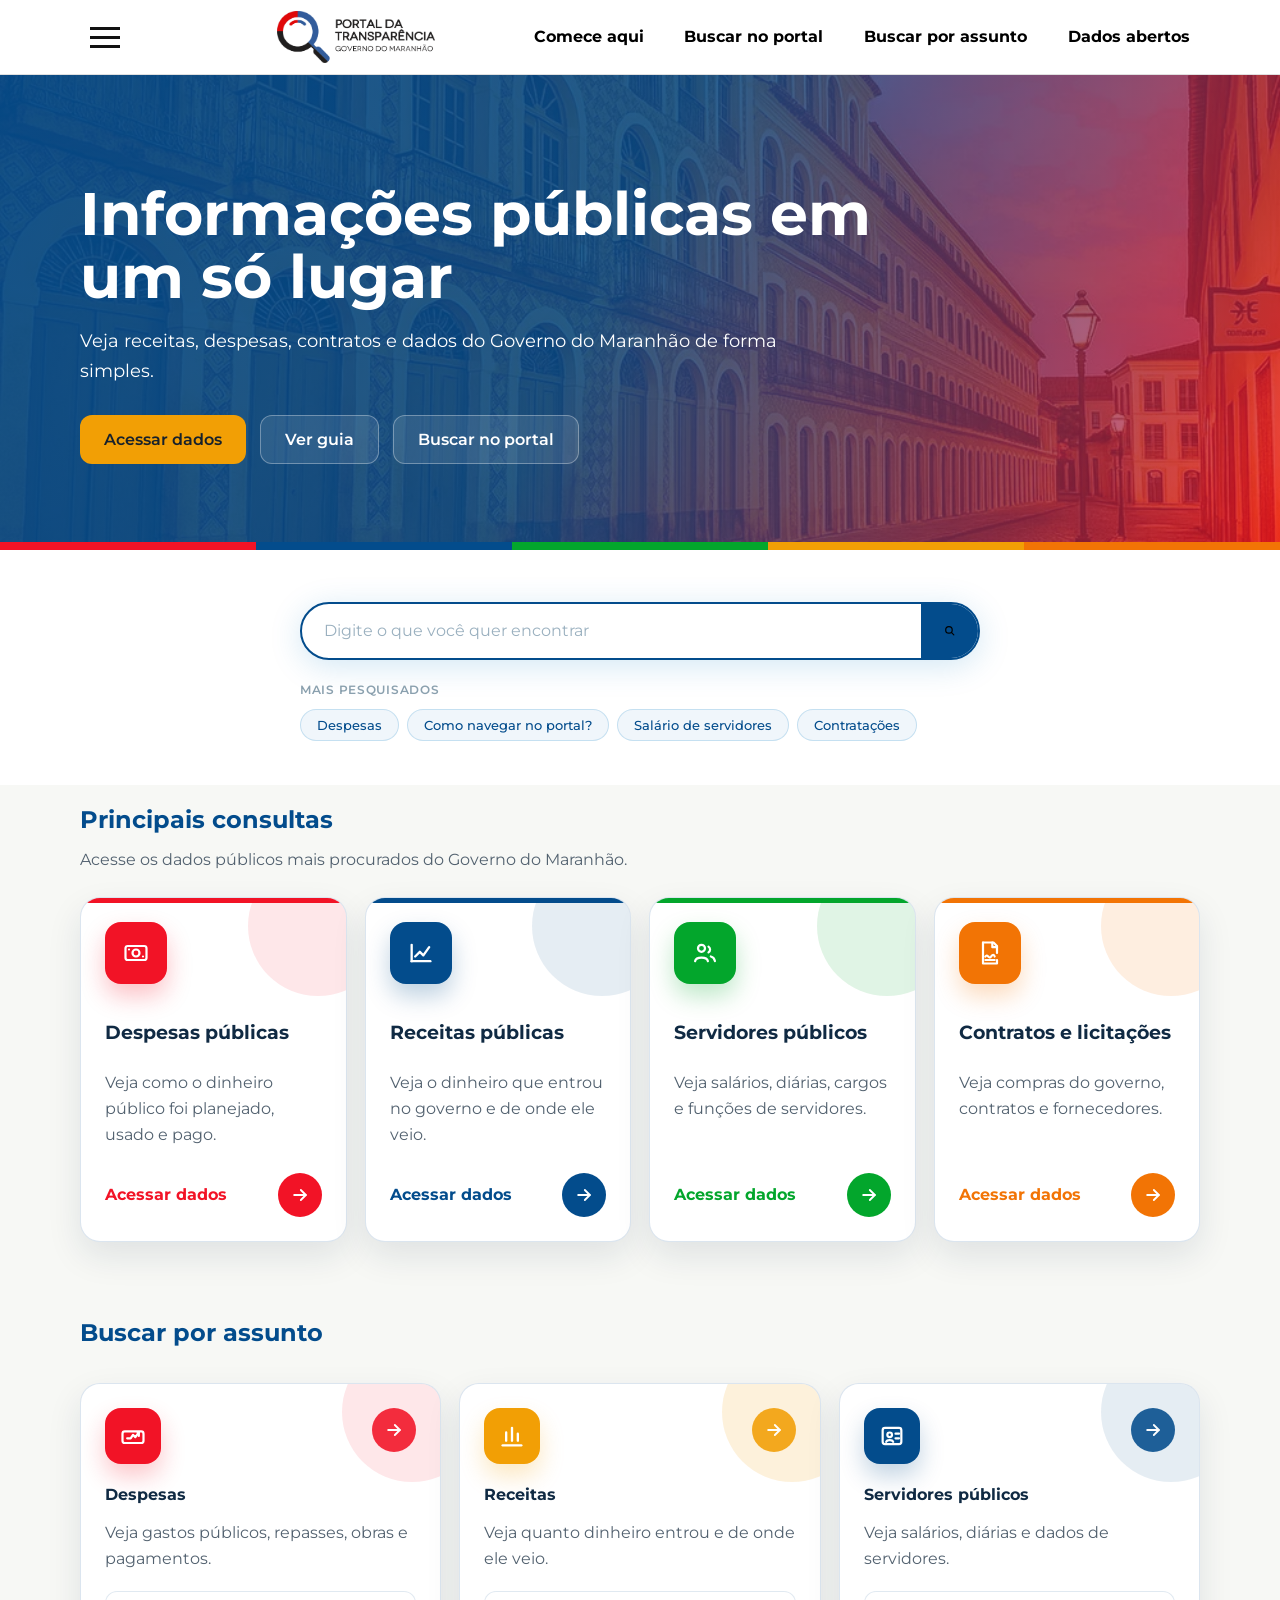
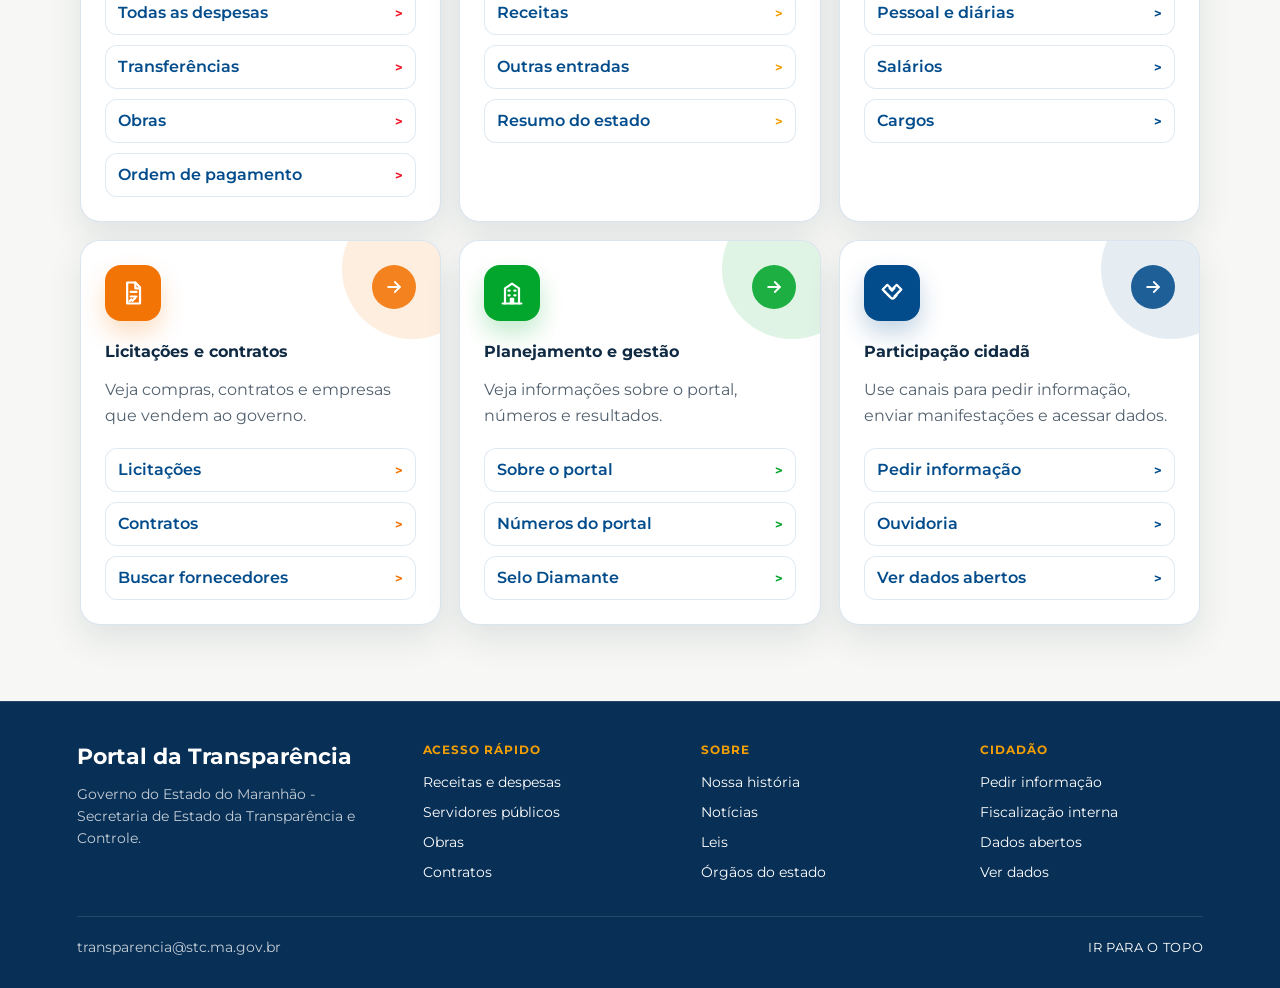
==== index.html @ b83e880c "home pronta" ====
<!DOCTYPE html>
<html lang="pt-BR">

<head>
    <link rel="shortcut icon" href="images/favicon.png">
    <meta charset="UTF-8">
    <meta http-equiv="X-UA-Compatible" content="IE=edge">
    <meta name="viewport" content="width=device-width, initial-scale=1.0">
    <meta name="theme-color" content="#6777ef" />
    <link rel="preconnect" href="https://fonts.googleapis.com">
    <link rel="preconnect" href="https://fonts.gstatic.com" crossorigin>
    <link href="https://fonts.googleapis.com/css2?family=Montserrat:wght@400;500;600;700;800&display=swap" rel="stylesheet">




    <title>Portal da Transparência - Início</title>
</head>
<style>
    :root {
        --ma-vermelho: #F21326;
        --ma-azul: #034C8C;
        --ma-verde: #03A62C;
        --ma-amarelo: #F29F05;
        --ma-laranja: #F27405;
        --ma-texto: #102a43;
        --ma-texto-suave: #52616f;
        --ma-fundo: #f7f8f5;
        --ma-borda: rgba(3, 76, 140, 0.14);
        --ma-sombra: 0 14px 34px rgba(16, 42, 67, 0.1);
        --ma-sombra-forte: 0 24px 54px rgba(16, 42, 67, 0.18);
    }

    * {
        box-sizing: border-box;
    }

    body {
        margin: 0;
        font-family: 'Montserrat', Arial, Helvetica, sans-serif;
        color: var(--ma-texto);
        background: var(--ma-fundo);
    }

    .cabecalhoPortalNovo {
        position: fixed;
        top: 0;
        left: 0;
        z-index: 1000;
        width: 100%;
        height: 75px;
        background: #fff;
        border-bottom: 1px solid rgba(0, 0, 0, 0.12);
    }

    .cabecalhoPortalNovoConteudo {
        width: min(1630px, 86%);
        height: 100%;
        margin: 0 auto;
        display: flex;
        align-items: center;
    }

    .cabecalhoMenuBotao {
        width: 34px;
        height: 34px;
        padding: 0;
        border: 0;
        background: transparent;
        display: inline-flex;
        flex-direction: column;
        justify-content: center;
        gap: 6px;
        cursor: pointer;
        flex: 0 0 auto;
    }

    .cabecalhoMenuBotao span {
        display: block;
        width: 30px;
        height: 3px;
        background: #111;
    }

    .cabecalhoLogo {
        margin-left: clamp(80px, 12vw, 218px);
        display: inline-flex;
        align-items: center;
        flex: 0 0 auto;
    }

    .cabecalhoLogo img {
        display: block;
        width: 158px;
        height: auto;
    }

    .cabecalhoNavegacao {
        margin-left: auto;
        display: flex;
        align-items: center;
        gap: clamp(28px, 3.2vw, 58px);
        white-space: nowrap;
    }

    .cabecalhoNavegacao a {
        color: #000;
        text-decoration: none;
        font-size: 16px;
        line-height: 1;
        font-weight: 700;
        transition: color 0.18s ease;
    }

    .cabecalhoNavegacao a:hover {
        color: var(--ma-azul);
    }

    .rodapeCompacto {
        background: #082f55;
        color: #ffffff;
        padding: 42px 0 30px;
        border-top: 1px solid rgba(255, 255, 255, 0.12);
    }

    .rodapeCompacto a {
        color: inherit;
        text-decoration: none;
    }

    .rodapeCompacto a:hover {
        color: var(--ma-amarelo);
    }

    .rodapeCompactoConteudo {
        width: min(1220px, 88%);
        margin: 0 auto;
        display: grid;
        grid-template-columns: 1.3fr repeat(3, 1fr);
        gap: 56px;
        align-items: start;
    }

    .rodapeCompactoMarca h2 {
        font-family: 'Montserrat', Arial, Helvetica, sans-serif;
        font-size: 22px;
        line-height: 1.2;
        margin: 0 0 14px;
        color: #fff;
    }

    .rodapeCompactoMarca p,
    .rodapeCompactoLegal {
        color: rgba(255, 255, 255, 0.76);
        font-size: 14px;
        line-height: 1.55;
        margin: 0;
    }

    .rodapeCompactoGrupo h3 {
        color: var(--ma-amarelo);
        font-size: 12px;
        line-height: 1;
        letter-spacing: 0.08em;
        text-transform: uppercase;
        margin: 0 0 16px;
    }

    .rodapeCompactoGrupo ul {
        list-style: none;
        padding: 0;
        margin: 0;
        display: grid;
        gap: 11px;
    }

    .rodapeCompactoGrupo a {
        display: inline-block;
        font-size: 14px;
        line-height: 1.3;
        transition: color 0.18s ease, transform 0.18s ease;
    }

    .rodapeCompactoGrupo a:hover {
        transform: translateX(3px);
    }

    .rodapeCompactoBase {
        width: min(1220px, 88%);
        margin: 34px auto 0;
        padding-top: 20px;
        border-top: 1px solid rgba(255, 255, 255, 0.12);
        display: flex;
        justify-content: space-between;
        gap: 20px;
        align-items: center;
        flex-wrap: wrap;
    }

    .rodapeTopo {
        color: rgba(255, 255, 255, 0.82);
        font-size: 13px;
        text-transform: uppercase;
        letter-spacing: 0.05em;
    }

    .iconeLocal {
        width: 1em;
        height: 1em;
        display: inline-block;
        background: currentColor;
        -webkit-mask: var(--icon) center / contain no-repeat;
        mask: var(--icon) center / contain no-repeat;
        flex: 0 0 auto;
    }

    .secaoPortalEstrutura,
    .secaoConsultasTematicas {
        width: min(1120px, 90%);
        margin: 0 auto 76px;
    }

    .heroPortal {
        position: relative;
        min-height: 500px;
        display: flex;
        align-items: center;
        overflow: hidden;
        background: var(--ma-azul);
    }

    .heroPortal::before {
        content: "";
        position: absolute;
        inset: 0;
        background:
            linear-gradient(115deg, rgba(3, 76, 140, 0.94) 0%, rgba(3, 76, 140, 0.86) 48%, rgba(242, 19, 38, 0.7) 100%),
            url("images/fotocentrohistorico.jpg") center/cover no-repeat;
    }

    .heroPortal::after {
        content: "";
        position: absolute;
        left: 0;
        right: 0;
        bottom: 0;
        height: 8px;
        background: linear-gradient(90deg, var(--ma-vermelho) 0 20%, var(--ma-azul) 20% 40%, var(--ma-verde) 40% 60%, var(--ma-amarelo) 60% 80%, var(--ma-laranja) 80% 100%);
    }

    .heroPortalConteudo {
        position: relative;
        z-index: 1;
        width: min(1120px, 90%);
        margin: 0 auto;
        padding: 132px 0 86px;
        color: #fff;
    }

    .heroPortalTexto {
        max-width: 860px;
    }

    .heroPortalTexto h1 {
        font-size: clamp(34px, 5vw, 60px);
        line-height: 1.05;
        margin-bottom: 18px;
        color: #fff;
    }

    .heroPortalTexto p {
        font-size: 18px;
        line-height: 1.7;
        max-width: 700px;
        margin-bottom: 28px;
    }

    .heroPortalAcoes {
        display: flex;
        flex-wrap: wrap;
        gap: 14px;
    }

    .heroPortalAcoes a {
        text-decoration: none;
        padding: 14px 24px;
        border-radius: 12px;
        font-weight: 600;
        min-height: 48px;
        display: inline-flex;
        align-items: center;
        justify-content: center;
        transition: transform 0.2s ease, box-shadow 0.2s ease, background 0.2s ease, border-color 0.2s ease;
    }

    .heroPortalAcoes a:hover,
    .heroPortalAcoes a:focus-visible {
        transform: translateY(-2px);
        box-shadow: 0 14px 28px rgba(0, 0, 0, 0.16);
    }

    .botaoPrimarioPortal {
        background: var(--ma-amarelo);
        color: #17212b;
    }

    .botaoSecundarioPortal {
        color: #fff;
        border: 1px solid rgba(255, 255, 255, 0.32);
        background: rgba(255, 255, 255, 0.1);
    }

    .secaoPortalEstrutura h2,
    .secaoConsultasTematicas h2 {
        color: var(--ma-azul);
        margin-bottom: 10px;
    }

    .secaoPortalEstruturaCabecalho {
        display: flex;
        justify-content: space-between;
        gap: 24px;
        align-items: end;
        margin-bottom: 28px;
    }

    .secaoPortalEstruturaCabecalho p,
    .secaoConsultasTematicas > p {
        max-width: 860px;
        margin-bottom: 0;
        color: var(--ma-texto-suave);
    }

    .gridDestaquesPortal {
        display: grid;
        grid-template-columns: 1fr;
        gap: 18px;
    }

    .cardDestaquePortal,
    .cardConsultaTematica {
        background: #ffffff;
        border-radius: 20px;
        border: 1px solid var(--ma-borda);
        box-shadow: var(--ma-sombra);
    }

    .cardDestaquePortal {
        --card-color: var(--ma-azul);
        --card-soft: rgba(3, 76, 140, 0.1);
        position: relative;
        overflow: hidden;
        padding: 24px;
        min-height: 260px;
        text-decoration: none;
        color: inherit;
        display: flex;
        flex-direction: column;
        transition: transform 0.22s ease, box-shadow 0.22s ease, border-color 0.22s ease, background 0.22s ease;
    }

    .cardDestaquePortal:nth-child(1) {
        --card-color: var(--ma-vermelho);
        --card-soft: rgba(242, 19, 38, 0.1);
    }

    .cardDestaquePortal:nth-child(2) {
        --card-color: var(--ma-azul);
        --card-soft: rgba(3, 76, 140, 0.1);
    }

    .cardDestaquePortal:nth-child(3) {
        --card-color: var(--ma-verde);
        --card-soft: rgba(3, 166, 44, 0.12);
    }

    .cardDestaquePortal:nth-child(4) {
        --card-color: var(--ma-laranja);
        --card-soft: rgba(242, 116, 5, 0.12);
    }

    .cardDestaquePortal::before {
        content: "";
        position: absolute;
        inset: 0 0 auto;
        height: 5px;
        background: var(--card-color);
    }

    .cardDestaquePortal::after,
    .cardConsultaTematica::after {
        content: "";
        position: absolute;
        width: 140px;
        height: 140px;
        top: -42px;
        right: -42px;
        border-radius: 50%;
        background: var(--card-soft);
        transition: transform 0.22s ease, opacity 0.22s ease;
    }

    .cardDestaquePortal:focus-visible,
    .cardConsultaTematica:focus-within {
        outline: 3px solid rgba(242, 159, 5, 0.72);
        outline-offset: 4px;
    }

    .cardDestaquePortal:hover,
    .cardDestaquePortal:focus-visible,
    .cardDestaquePortal:active,
    .cardConsultaTematica:hover,
    .cardConsultaTematica:focus-within,
    .cardConsultaTematica:active {
        transform: translateY(-4px) scale(1.015);
        box-shadow: var(--ma-sombra-forte);
        border-color: color-mix(in srgb, var(--card-color) 42%, white);
    }

    .cardDestaquePortal:hover::after,
    .cardDestaquePortal:focus-visible::after,
    .cardConsultaTematica:hover::after,
    .cardConsultaTematica:focus-within::after {
        transform: scale(1.2);
    }

    .iconeDestaquePortal {
        width: 62px;
        height: 62px;
        border-radius: 16px;
        background: var(--card-color);
        display: inline-flex;
        align-items: center;
        justify-content: center;
        margin-bottom: 18px;
        color: #fff;
        font-size: 24px;
        box-shadow: 0 12px 24px color-mix(in srgb, var(--card-color) 26%, transparent);
        position: relative;
        z-index: 1;
    }

    .iconeDestaquePortal .iconeLocal,
    .iconeTemaPortal .iconeLocal {
        font-size: 28px;
    }

    .cardDestaquePortal h3,
    .cardConsultaTematica h4 {
        color: var(--ma-texto);
        margin-bottom: 10px;
        position: relative;
        z-index: 1;
    }

    .cardDestaquePortal p,
    .cardConsultaTematica p {
        color: var(--ma-texto-suave);
        margin-bottom: 0;
        line-height: 1.65;
        position: relative;
        z-index: 1;
    }

    .acaoCardPortal {
        margin-top: auto;
        padding-top: 24px;
        display: flex;
        align-items: center;
        justify-content: space-between;
        gap: 14px;
        color: var(--card-color);
        font-weight: 700;
        position: relative;
        z-index: 1;
    }

    .setaCardPortal,
    .setaTemaPortal {
        width: 44px;
        height: 44px;
        border-radius: 50%;
        display: inline-flex;
        align-items: center;
        justify-content: center;
        background: var(--card-color);
        color: #fff;
        flex: 0 0 auto;
        transition: transform 0.22s ease, background 0.22s ease, box-shadow 0.22s ease;
    }

    .cardDestaquePortal:hover .setaCardPortal,
    .cardDestaquePortal:focus-visible .setaCardPortal,
    .cardConsultaTematica:hover .setaTemaPortal,
    .cardConsultaTematica:focus-within .setaTemaPortal {
        transform: translateX(4px);
        box-shadow: 0 12px 24px color-mix(in srgb, var(--card-color) 28%, transparent);
    }

    .gridConsultasTematicas {
        display: grid;
        grid-template-columns: 1fr;
        gap: 18px;
        margin-top: 36px;
    }

    .cardConsultaTematica {
        --card-color: var(--ma-azul);
        --card-soft: rgba(3, 76, 140, 0.1);
        position: relative;
        overflow: hidden;
        padding: 24px;
        transition: transform 0.22s ease, box-shadow 0.22s ease, border-color 0.22s ease, background 0.22s ease;
    }

    .cardConsultaTematica:nth-child(1) {
        --card-color: var(--ma-vermelho);
        --card-soft: rgba(242, 19, 38, 0.1);
    }

    .cardConsultaTematica:nth-child(2) {
        --card-color: var(--ma-amarelo);
        --card-soft: rgba(242, 159, 5, 0.14);
    }

    .cardConsultaTematica:nth-child(3) {
        --card-color: var(--ma-azul);
        --card-soft: rgba(3, 76, 140, 0.1);
    }

    .cardConsultaTematica:nth-child(4) {
        --card-color: var(--ma-laranja);
        --card-soft: rgba(242, 116, 5, 0.12);
    }

    .cardConsultaTematica:nth-child(5) {
        --card-color: var(--ma-verde);
        --card-soft: rgba(3, 166, 44, 0.12);
    }

    .cardConsultaTematica:nth-child(6) {
        --card-color: var(--ma-azul);
        --card-soft: rgba(3, 76, 140, 0.1);
    }

    .cardConsultaTematica:hover,
    .cardConsultaTematica:focus-within,
    .cardConsultaTematica:active {
        background: linear-gradient(145deg, #fff 0%, #fff 46%, var(--card-soft) 100%);
    }

    .temaCardCabecalho {
        display: flex;
        justify-content: space-between;
        gap: 18px;
        align-items: flex-start;
        margin-bottom: 18px;
        position: relative;
        z-index: 1;
    }

    .iconeTemaPortal {
        width: 56px;
        height: 56px;
        border-radius: 16px;
        background: var(--card-color);
        color: #fff;
        display: inline-flex;
        align-items: center;
        justify-content: center;
        font-size: 22px;
        box-shadow: 0 12px 24px color-mix(in srgb, var(--card-color) 24%, transparent);
    }

    .setaTemaPortal {
        text-decoration: none;
        opacity: 0.88;
    }

    .setaCardPortal .iconeLocal,
    .setaTemaPortal .iconeLocal {
        font-size: 20px;
    }

    .setaTemaPortal:focus-visible,
    .cardConsultaTematicaLinks a:focus-visible {
        outline: 3px solid rgba(242, 159, 5, 0.72);
        outline-offset: 3px;
    }

    .cardConsultaTematicaLinks {
        display: grid;
        gap: 10px;
        margin-top: 18px;
    }

    .cardConsultaTematicaLinks a {
        color: var(--ma-azul);
        text-decoration: none;
        font-weight: 600;
    }

    .cardConsultaTematicaLinks a {
        min-height: 44px;
        border-radius: 12px;
        border: 1px solid rgba(3, 76, 140, 0.12);
        background: rgba(255, 255, 255, 0.72);
        display: flex;
        align-items: center;
        justify-content: space-between;
        gap: 12px;
        padding: 10px 12px;
        transition: color 0.18s ease, border-color 0.18s ease, background 0.18s ease, transform 0.18s ease;
    }

    .cardConsultaTematicaLinks a::after {
        content: ">";
        font-family: 'Montserrat', Arial, Helvetica, sans-serif;
        font-weight: 700;
        color: var(--card-color);
        font-size: 13px;
    }

    .cardConsultaTematicaLinks a:hover,
    .cardConsultaTematicaLinks a:focus-visible {
        background: #fff;
        border-color: color-mix(in srgb, var(--card-color) 38%, white);
        color: var(--card-color);
        transform: translateX(2px);
        text-decoration: none;
    }

    @media (max-width: 1024px) {
        .heroPortalConteudo,
        .secaoPortalEstrutura,
        .secaoConsultasTematicas {
            width: 90%;
        }

        .rodapeCompactoConteudo {
            grid-template-columns: repeat(2, minmax(0, 1fr));
            gap: 34px;
        }

        .rodapeCompactoMarca {
            grid-column: 1 / -1;
        }

        .cabecalhoPortalNovoConteudo {
            width: 90%;
        }

        .cabecalhoLogo {
            margin-left: clamp(32px, 8vw, 86px);
        }

        .cabecalhoNavegacao {
            gap: 24px;
        }

        .cabecalhoNavegacao a {
            font-size: 14px;
        }
    }

    @media (min-width: 640px) {
        .gridDestaquesPortal,
        .gridConsultasTematicas {
            grid-template-columns: repeat(2, minmax(0, 1fr));
        }
    }

    @media (min-width: 1080px) {
        .gridDestaquesPortal {
            grid-template-columns: repeat(4, minmax(0, 1fr));
        }

        .gridConsultasTematicas {
            grid-template-columns: repeat(3, minmax(0, 1fr));
        }
    }

    @media (max-width: 768px) {
        .heroPortal {
            min-height: auto;
        }

        .heroPortalConteudo {
            padding: 118px 0 66px;
        }

        .secaoPortalEstruturaCabecalho {
            display: block;
        }

        .secaoPortalEstrutura,
        .secaoConsultasTematicas {
            width: 90%;
            margin-bottom: 64px;
        }

        .heroPortalAcoes {
            flex-direction: column;
        }

        .heroPortalAcoes a {
            width: 100%;
            min-height: 52px;
        }

        .cardDestaquePortal,
        .cardConsultaTematica {
            border-radius: 18px;
            padding: 22px;
        }

        .rodapeCompacto {
            padding: 34px 0 24px;
        }

        .rodapeCompactoConteudo {
            grid-template-columns: 1fr;
            gap: 28px;
        }

        .rodapeCompactoBase {
            align-items: flex-start;
            flex-direction: column;
        }

        .cabecalhoPortalNovo {
            height: 72px;
        }

        .cabecalhoLogo {
            margin-left: auto;
            margin-right: auto;
        }

        .cabecalhoLogo img {
            width: 146px;
        }

        .cabecalhoNavegacao {
            display: none;
        }
    }

    @media (min-width: 360px) and (max-width: 639px) {
        .gridDestaquesPortal,
        .gridConsultasTematicas {
            grid-template-columns: repeat(2, minmax(0, 1fr));
            gap: 12px;
        }

        .cardDestaquePortal,
        .cardConsultaTematica {
            min-width: 0;
            padding: 16px;
            border-radius: 16px;
        }

        .cardDestaquePortal {
            min-height: 238px;
        }

        .cardDestaquePortal::after,
        .cardConsultaTematica::after {
            width: 96px;
            height: 96px;
            top: -34px;
            right: -34px;
        }

        .iconeDestaquePortal,
        .iconeTemaPortal {
            width: 46px;
            height: 46px;
            border-radius: 13px;
            margin-bottom: 14px;
        }

        .iconeDestaquePortal .iconeLocal,
        .iconeTemaPortal .iconeLocal {
            font-size: 22px;
        }

        .cardDestaquePortal h3,
        .cardConsultaTematica h4 {
            font-size: 15px;
            line-height: 1.25;
            margin-bottom: 8px;
        }

        .cardDestaquePortal p,
        .cardConsultaTematica p {
            font-size: 13px;
            line-height: 1.45;
        }

        .acaoCardPortal {
            gap: 8px;
            padding-top: 16px;
            font-size: 13px;
        }

        .setaCardPortal,
        .setaTemaPortal {
            width: 36px;
            height: 36px;
        }

        .setaCardPortal .iconeLocal,
        .setaTemaPortal .iconeLocal {
            font-size: 17px;
        }

        .temaCardCabecalho {
            gap: 10px;
            margin-bottom: 14px;
        }

        .cardConsultaTematicaLinks {
            gap: 8px;
            margin-top: 14px;
        }

        .cardConsultaTematicaLinks a {
            min-height: 38px;
            padding: 8px 10px;
            font-size: 12px;
            line-height: 1.2;
        }
    }
</style>


<body>




    <div class='pagina'>
        <header class="cabecalhoPortalNovo">
            <div class="cabecalhoPortalNovoConteudo">
                <button class="cabecalhoMenuBotao" type="button">
                    <span></span>
                    <span></span>
                    <span></span>
                </button>
                <a class="cabecalhoLogo" href="index.html">
                    <img src="images/logoportal.png" alt="Portal da Transparência do Governo do Maranhão">
                </a>
                <nav class="cabecalhoNavegacao">
                    <a href="#jornadas">Comece aqui</a>
                    <a href="#pesquisar" onclick="to_position('.secaoBuscaNova')">Buscar no portal</a>
                    <a href="#consultas-tematicas">Buscar por assunto</a>
                    <a href="404.html">Dados abertos</a>
                </nav>
            </div>
        </header>

<main style="overflow: hidden;">
    <section class="heroPortal" id="jornadas">
        <div class="heroPortalConteudo">
            <div class="heroPortalTexto">
                <h1>Informações públicas em um só lugar</h1>
                <p>Veja receitas, despesas, contratos e dados do Governo do Maranhão de forma simples.</p>
                <div class="heroPortalAcoes">
                    <a class="botaoPrimarioPortal" href="despesas.html">Acessar dados</a>
                    <a class="botaoSecundarioPortal" href="404.html">Ver guia</a>
                    <a class="botaoSecundarioPortal" href="#pesquisar" onclick="to_position('.secaoBuscaNova')" style="cursor:pointer;">Buscar no portal</a>
                </div>
            </div>
        </div>
    </section>
    <style>
        .secaoBuscaNova {
            padding: 52px 0 44px;
            display: flex;
            flex-direction: column;
            align-items: center;
            background: #fff;
        }

        .buscaWrap {
            width: min(680px, 90%);
            display: flex;
            align-items: center;
            gap: 0;
            background: #fff;
            border: 2px solid var(--ma-azul);
            border-radius: 50px;
            box-shadow: 0 6px 32px rgba(0, 122, 194, 0.18);
            overflow: hidden;
            transition: box-shadow 0.2s ease, border-color 0.2s ease;
        }

        .buscaWrap:focus-within {
            border-color: var(--ma-verde);
            box-shadow: 0 8px 40px rgba(3, 76, 140, 0.22);
        }

        .buscaWrap input[type="text"] {
            flex: 1;
            border: none;
            outline: none;
            padding: 16px 22px;
            font-size: 16px;
            background: transparent;
            color: #1a2e3b;
            font-family: inherit;
        }

        .buscaWrap input[type="text"]::placeholder {
            color: #9ab0bf;
        }

        .buscaWrap button {
            border: none;
            background: var(--ma-azul);
            cursor: pointer;
            padding: 0 22px;
            height: 54px;
            display: flex;
            align-items: center;
            justify-content: center;
            transition: background 0.2s ease;
            flex-shrink: 0;
        }

        .buscaWrap button:hover {
            background: var(--ma-vermelho);
        }

        .buscaWrap button img {
            width: 22px;
            height: 22px;
            filter: brightness(0) invert(1);
        }

        .maisPesquisadosWrap {
            margin-top: 22px;
            width: min(680px, 90%);
            display: flex;
            flex-direction: column;
            align-items: flex-start;
            gap: 12px;
        }

        .maisPesquisadosLabel {
            font-size: 12px;
            font-weight: 600;
            letter-spacing: 0.06em;
            text-transform: uppercase;
            color: #8aa0ae;
            margin: 0;
        }

        .maisPesquisadosPills {
            display: flex;
            flex-wrap: wrap;
            gap: 8px;
        }

        .maisPesquisadosPill {
            display: inline-flex;
            align-items: center;
            font-family: inherit;
            padding: 7px 16px;
            border-radius: 999px;
            background: #f0f6fb;
            border: 1px solid rgba(0, 122, 194, 0.18);
            color: var(--ma-azul);
            font-size: 13px;
            font-weight: 500;
            text-decoration: none;
            transition: background 0.18s ease, border-color 0.18s ease, color 0.18s ease, transform 0.18s ease;
            white-space: nowrap;
            cursor: pointer;
        }

        .maisPesquisadosPill:hover {
            background: var(--ma-azul);
            border-color: var(--ma-azul);
            color: #fff;
            transform: translateY(-1px);
        }
    </style>

    <div class="secaoBuscaNova" id="pesquisar">
        <div class="buscaWrap">
            <form id="buscaHomeForm" action="404.html" method="get" style="width:100%;display:flex;align-items:center;">
                <input type="text" id="query" name="query" placeholder="Digite o que você quer encontrar" required>
                <input type="hidden" name="tipo" id="tipo-selecionado">
                <input type="hidden" value="atual" name="categoria_busca" id="categoria_busca">
                <button alt="Buscar" title="Buscar" id="butaoParaBuscaHome" type="submit">
                    <span class="iconeLocal" style="--icon: url('imagens/icones/search.svg');"></span>
                </button>
            </form>
        </div>
        <div class="maisPesquisadosWrap" aria-label="Assuntos mais buscados">
            <p class="maisPesquisadosLabel">Mais pesquisados</p>
            <div class="maisPesquisadosPills">
                <button class="maisPesquisadosPill" type="button" data-search-topic="Despesas">Despesas</button>
                <button class="maisPesquisadosPill" type="button" data-search-topic="Como navegar no portal?">Como navegar no portal?</button>
                <button class="maisPesquisadosPill" type="button" data-search-topic="Salário de servidores">Salário de servidores</button>
                <button class="maisPesquisadosPill" type="button" data-search-topic="Contratações">Contratações</button>
            </div>
        </div>
    </div>

    <script>
    (function() {
        var raw = document.getElementById('buscados');
        if (!raw) return;
        try {
            var items = JSON.parse(raw.value);
            items.sort(function(a, b) { return b.value - a.value; });
            var top = items.slice(0, 8);
            var container = document.getElementById('pillsMaisPesquisados');
            if (!container) return;
            top.forEach(function(item) {
                var a = document.createElement('a');
                var href = '404.html';
                a.href = href;
                a.className = 'maisPesquisadosPill';
                a.textContent = item.x;
                container.appendChild(a);
            });
        } catch(e) {}
    })();
    </script>

    <!-- manter div antigo oculto para não quebrar scripts que dependem dele -->
    <div style="display:none;">
        <div class="containerBusca"><div class="barraEmbaixoDaBuscaHome"></div></div>
        <div class="containerNuvemPalavras"><p class="textoTermosMaisProcurados"></p><div id="container"></div></div>
    </div>

    <section class="secaoPortalEstrutura">
        <div class="secaoPortalEstruturaCabecalho">
            <div>
                <h2>Principais consultas</h2>
                <p>Acesse os dados públicos mais procurados do Governo do Maranhão.</p>
            </div>
        </div>
        <div class="gridDestaquesPortal">
            <a class="cardDestaquePortal" href="despesas.html">
                <div class="iconeDestaquePortal"><span class="iconeLocal" style="--icon: url('imagens/icones/money.svg');"></span></div>
                <h3>Despesas públicas</h3>
                <p>Veja como o dinheiro público foi planejado, usado e pago.</p>
                <span class="acaoCardPortal">
                    <span>Acessar dados</span>
                    <span class="setaCardPortal"><span class="iconeLocal" style="--icon: url('imagens/icones/arrow-right.svg');"></span></span>
                </span>
            </a>
            <a class="cardDestaquePortal" href="receitas.html">
                <div class="iconeDestaquePortal"><span class="iconeLocal" style="--icon: url('imagens/icones/chart-line.svg');"></span></div>
                <h3>Receitas públicas</h3>
                <p>Veja o dinheiro que entrou no governo e de onde ele veio.</p>
                <span class="acaoCardPortal">
                    <span>Acessar dados</span>
                    <span class="setaCardPortal"><span class="iconeLocal" style="--icon: url('imagens/icones/arrow-right.svg');"></span></span>
                </span>
            </a>
            <a class="cardDestaquePortal" href="recursos-humanos.html">
                <div class="iconeDestaquePortal"><span class="iconeLocal" style="--icon: url('imagens/icones/users.svg');"></span></div>
                <h3>Servidores públicos</h3>
                <p>Veja salários, diárias, cargos e funções de servidores.</p>
                <span class="acaoCardPortal">
                    <span>Acessar dados</span>
                    <span class="setaCardPortal"><span class="iconeLocal" style="--icon: url('imagens/icones/arrow-right.svg');"></span></span>
                </span>
            </a>
            <a class="cardDestaquePortal" href="contratos-licitacoes.html">
                <div class="iconeDestaquePortal"><span class="iconeLocal" style="--icon: url('imagens/icones/signature.svg');"></span></div>
                <h3>Contratos e licitações</h3>
                <p>Veja compras do governo, contratos e fornecedores.</p>
                <span class="acaoCardPortal">
                    <span>Acessar dados</span>
                    <span class="setaCardPortal"><span class="iconeLocal" style="--icon: url('imagens/icones/arrow-right.svg');"></span></span>
                </span>
            </a>
        </div>
    </section>

    <div class="secaoConsultasTematicas" id="consultas-tematicas">
        <h2>Buscar por assunto</h2>
        <div class="gridConsultasTematicas">
            <div class="cardConsultaTematica">
                <div class="temaCardCabecalho">
                    <div class="iconeTemaPortal"><span class="iconeLocal" style="--icon: url('imagens/icones/money-trend.svg');"></span></div>
                    <a class="setaTemaPortal" href="despesas.html"><span class="iconeLocal" style="--icon: url('imagens/icones/arrow-right.svg');"></span></a>
                </div>
                <h4>Despesas</h4>
                <p>Veja gastos públicos, repasses, obras e pagamentos.</p>
                <div class="cardConsultaTematicaLinks">
                    <a href="despesas.html">Todas as despesas</a>
                    <a href="404.html">Transferências</a>
                    <a href="404.html">Obras</a>
                    <a href="404.html">Ordem de pagamento</a>
                </div>
            </div>
            <div class="cardConsultaTematica">
                <div class="temaCardCabecalho">
                    <div class="iconeTemaPortal"><span class="iconeLocal" style="--icon: url('imagens/icones/chart-column.svg');"></span></div>
                    <a class="setaTemaPortal" href="receitas.html"><span class="iconeLocal" style="--icon: url('imagens/icones/arrow-right.svg');"></span></a>
                </div>
                <h4>Receitas</h4>
                <p>Veja quanto dinheiro entrou e de onde ele veio.</p>
                <div class="cardConsultaTematicaLinks">
                    <a href="receitas.html">Receitas</a>
                    <a href="404.html">Outras entradas</a>
                    <a href="404.html">Resumo do estado</a>
                </div>
            </div>
            <div class="cardConsultaTematica">
                <div class="temaCardCabecalho">
                    <div class="iconeTemaPortal"><span class="iconeLocal" style="--icon: url('imagens/icones/id-card.svg');"></span></div>
                    <a class="setaTemaPortal" href="recursos-humanos.html"><span class="iconeLocal" style="--icon: url('imagens/icones/arrow-right.svg');"></span></a>
                </div>
                <h4>Servidores públicos</h4>
                <p>Veja salários, diárias e dados de servidores.</p>
                <div class="cardConsultaTematicaLinks">
                    <a href="recursos-humanos.html">Pessoal e diárias</a>
                    <a href="recursos-humanos.html">Salários</a>
                    <a href="404.html">Cargos</a>
                </div>
            </div>
            <div class="cardConsultaTematica">
                <div class="temaCardCabecalho">
                    <div class="iconeTemaPortal"><span class="iconeLocal" style="--icon: url('imagens/icones/contract.svg');"></span></div>
                    <a class="setaTemaPortal" href="contratos-licitacoes.html"><span class="iconeLocal" style="--icon: url('imagens/icones/arrow-right.svg');"></span></a>
                </div>
                <h4>Licitações e contratos</h4>
                <p>Veja compras, contratos e empresas que vendem ao governo.</p>
                <div class="cardConsultaTematicaLinks">
                    <a href="contratos-licitacoes.html">Licitações</a>
                    <a href="contratos-licitacoes.html">Contratos</a>
                    <a href="404.html">Buscar fornecedores</a>
                </div>
            </div>
            <div class="cardConsultaTematica">
                <div class="temaCardCabecalho">
                    <div class="iconeTemaPortal"><span class="iconeLocal" style="--icon: url('imagens/icones/building.svg');"></span></div>
                    <a class="setaTemaPortal" href="404.html"><span class="iconeLocal" style="--icon: url('imagens/icones/arrow-right.svg');"></span></a>
                </div>
                <h4>Planejamento e gestão</h4>
                <p>Veja informações sobre o portal, números e resultados.</p>
                <div class="cardConsultaTematicaLinks">
                    <a href="404.html">Sobre o portal</a>
                    <a href="404.html">Números do portal</a>
                    <a href="404.html">Selo Diamante</a>
                </div>
            </div>
            <div class="cardConsultaTematica">
                <div class="temaCardCabecalho">
                    <div class="iconeTemaPortal"><span class="iconeLocal" style="--icon: url('imagens/icones/handshake.svg');"></span></div>
                    <a class="setaTemaPortal" href="404.html" target="_blank"><span class="iconeLocal" style="--icon: url('imagens/icones/arrow-right.svg');"></span></a>
                </div>
                <h4>Participação cidadã</h4>
                <p>Use canais para pedir informação, enviar manifestações e acessar dados.</p>
                <div class="cardConsultaTematicaLinks">
                    <a href="404.html" target="_blank">Pedir informação</a>
                    <a href="404.html" target="_blank">Ouvidoria</a>
                    <a href="404.html" target="_blank">Ver dados abertos</a>
                </div>
            </div>
        </div>
    </div>

    <input id="buscados" type="hidden" value="[{&quot;x&quot;:&quot;Tabelas de cargos e fun\u00e7\u00f5es&quot;,&quot;link&quot;:&quot;wp\/tabeladecargosefuncoes&quot;,&quot;value&quot;:615,&quot;category&quot;:&quot;Embarque&quot;},{&quot;x&quot;:&quot;O que mudou?&quot;,&quot;link&quot;:&quot;app\/v2\/nossa_historia#dePara&quot;,&quot;value&quot;:1090,&quot;category&quot;:&quot;Nossa hist\u00f3ria&quot;},{&quot;x&quot;:&quot;Fique por Dentro&quot;,&quot;link&quot;:&quot;app\/v2\/fique_por_dentro&quot;,&quot;value&quot;:1378,&quot;category&quot;:&quot;Fique por dentro&quot;},{&quot;x&quot;:&quot;Remunera\u00e7\u00e3o&quot;,&quot;link&quot;:&quot;app\/v2\/pessoal\/remuneracao&quot;,&quot;value&quot;:1500,&quot;category&quot;:&quot;Explore&quot;},{&quot;x&quot;:&quot;Selo Diamante&quot;,&quot;link&quot;:&quot;app\/v2\/selo_diamante\/diamante&quot;,&quot;value&quot;:3000,&quot;category&quot;:&quot;Embarque&quot;},{&quot;x&quot;:&quot;Dados Abertos&quot;,&quot;link&quot;:&quot;http:\/\/dados.ma.gov.br\/&quot;,&quot;value&quot;:1253,&quot;category&quot;:&quot;JorndaCinza&quot;},{&quot;x&quot;:&quot;Despesas por credor&quot;,&quot;link&quot;:&quot;app\/v2\/despesas?ver_periodo=ano&amp;ano=2026&amp;periodo=30&amp;de=&amp;ate=&amp;vizualizacao=porFornecedorCredor&amp;filtros_pagos_n=selecao_pagos_e_naoPagos&amp;filtro_orcamentario_extra=selecao_orcamentario&amp;ug=all&amp;is_grupo_detalhe_ne=&amp;natureza_despesas=all&amp;funcao=all&amp;programa=all&amp;fornecedor_credor_auto=&amp;fornecedor_credor=&amp;subfuncao=all&amp;acao=all#result_list&quot;,&quot;value&quot;:747,&quot;category&quot;:&quot;Explore&quot;},{&quot;x&quot;:&quot;Cidad\u00e3o informado&quot;,&quot;link&quot;:&quot;app\/v2\/cidadao_informado&quot;,&quot;value&quot;:1027,&quot;category&quot;:&quot;Fique por dentro&quot;},{&quot;x&quot;:&quot;Informa\u00e7\u00f5es Institucionais&quot;,&quot;link&quot;:&quot;app\/v2\/informacoes_institucionais&quot;,&quot;value&quot;:1078,&quot;category&quot;:&quot;JorndaCinza&quot;},{&quot;x&quot;:&quot;Consulta contratos&quot;,&quot;link&quot;:&quot;app\/compras\/consulta-de-contratos\/#lista&quot;,&quot;value&quot;:1350,&quot;category&quot;:&quot;Explore&quot;},{&quot;x&quot;:&quot;Di\u00e1rias&quot;,&quot;link&quot;:&quot;app\/v2\/pessoal&quot;,&quot;value&quot;:2015,&quot;category&quot;:&quot;Explore&quot;},{&quot;x&quot;:&quot;Gastos p\u00fablicos&quot;,&quot;link&quot;:&quot;app\/v2\/fique_por_dentro&quot;,&quot;value&quot;:577,&quot;category&quot;:&quot;Fique por dentro&quot;},{&quot;x&quot;:&quot;Gastos com seguran\u00e7a&quot;,&quot;link&quot;:&quot;app\/v2\/fique_por_dentro_funcao?funcao=06&amp;opt_periodo=ano_mes&amp;ano=2022&quot;,&quot;value&quot;:525,&quot;category&quot;:&quot;Fique por dentro&quot;},{&quot;x&quot;:&quot;Tabelas de di\u00e1rias&quot;,&quot;link&quot;:&quot;wp\/tabeladevaloresdediarias&quot;,&quot;value&quot;:551,&quot;category&quot;:&quot;JorndaCinza&quot;},{&quot;x&quot;:&quot;Despesas por unidade gestora&quot;,&quot;link&quot;:&quot;app\/v2\/fique_por_dentro\/treeMapUG#topo&quot;,&quot;value&quot;:497,&quot;category&quot;:&quot;Fique por dentro&quot;},{&quot;x&quot;:&quot;Acesso a informa\u00e7\u00e3o&quot;,&quot;link&quot;:&quot;http:\/\/www.e-sic.ma.gov.br\/sistema\/site\/index.aspx?ReturnUrl=%2fsistema%2f&quot;,&quot;value&quot;:1083,&quot;category&quot;:&quot;JorndaCinza&quot;},{&quot;x&quot;:&quot;Gest\u00e3o Fiscal&quot;,&quot;link&quot;:&quot;app\/v2\/gestao_fiscal&quot;,&quot;value&quot;:1083,&quot;category&quot;:&quot;JorndaCinza&quot;},{&quot;x&quot;:&quot;Requisitos Legais&quot;,&quot;link&quot;:&quot;app\/v2\/nossa_historia&quot;,&quot;value&quot;:650,&quot;category&quot;:&quot;Nossa hist\u00f3ria&quot;},{&quot;x&quot;:&quot;Como navegar no Portal ?&quot;,&quot;link&quot;:&quot;app\/v2\/embarque&quot;,&quot;value&quot;:1750,&quot;category&quot;:&quot;Embarque&quot;},{&quot;x&quot;:&quot;Emendas Parlamentares&quot;,&quot;link&quot;:&quot;app\/v2\/emendas&quot;,&quot;value&quot;:2150,&quot;category&quot;:&quot;Explore&quot;},{&quot;x&quot;:&quot;Obras&quot;,&quot;link&quot;:&quot;app\/v2\/obras&quot;,&quot;value&quot;:1850,&quot;category&quot;:&quot;Explore&quot;},{&quot;x&quot;:&quot;Restaurante Popular&quot;,&quot;link&quot;:&quot;\/pesquisa-avancada?query=restaurante+popular&amp;tipo=&amp;categoria_busca=anterios&quot;,&quot;value&quot;:950,&quot;category&quot;:&quot;Explore&quot;},{&quot;x&quot;:&quot;EMSERH&quot;,&quot;link&quot;:&quot;\/pesquisa-avancada?query=emserh&amp;tipo=&amp;categoria_busca=atual&quot;,&quot;value&quot;:900,&quot;category&quot;:&quot;Explore&quot;},{&quot;x&quot;:&quot;Licita\u00e7\u00e3o&quot;,&quot;link&quot;:&quot;app\/compras\/consulta-de-compras&quot;,&quot;value&quot;:1350,&quot;category&quot;:&quot;Explore&quot;},{&quot;x&quot;:&quot;Contrata\u00e7\u00f5es&quot;,&quot;link&quot;:&quot;app\/compras\/consulta-de-contratos&quot;,&quot;value&quot;:1350,&quot;category&quot;:&quot;Explore&quot;},{&quot;x&quot;:&quot;naiara araujo&quot;,&quot;link&quot;:&quot;pesquisa-avancada?query=naiara+araujo&amp;tipo=&amp;categoria_busca=atual&quot;,&quot;value&quot;:671,&quot;category&quot;:null}]"/>







    <footer class="rodapeCompacto">
        <div class="rodapeCompactoConteudo">
            <div class="rodapeCompactoMarca">
                <h2>Portal da Transparência</h2>
                <p>Governo do Estado do Maranhão - Secretaria de Estado da Transparência e Controle.</p>
            </div>

            <nav class="rodapeCompactoGrupo">
                <h3>Acesso rápido</h3>
                <ul>
                    <li><a href="despesas.html">Receitas e despesas</a></li>
                    <li><a href="recursos-humanos.html">Servidores públicos</a></li>
                    <li><a href="404.html">Obras</a></li>
                    <li><a href="contratos-licitacoes.html">Contratos</a></li>
                </ul>
            </nav>

            <nav class="rodapeCompactoGrupo">
                <h3>Sobre</h3>
                <ul>
                    <li><a href="404.html">Nossa história</a></li>
                    <li><a href="404.html">Notícias</a></li>
                    <li><a href="404.html">Leis</a></li>
                    <li><a href="404.html">Órgãos do estado</a></li>
                </ul>
            </nav>

            <nav class="rodapeCompactoGrupo">
                <h3>Cidadão</h3>
                <ul>
                    <li><a href="404.html">Pedir informação</a></li>
                    <li><a href="404.html">Fiscalização interna</a></li>
                    <li><a href="404.html">Dados abertos</a></li>
                    <li><a href="despesas.html">Ver dados</a></li>
                </ul>
            </nav>
        </div>
        <div class="rodapeCompactoBase">
            <p class="rodapeCompactoLegal">transparencia@stc.ma.gov.br</p>
            <a class="rodapeTopo" href="#jornadas">Ir para o topo</a>
        </div>
    </footer>


</main>

</div>
</div>
<script>
    function to_position(selector) {
        const target = document.querySelector(selector);
        if (target) {
            target.scrollIntoView({ behavior: 'smooth', block: 'start' });
        }
    }

    function sanitizeSearchValue(value) {
        return value.replace(/<script.*?>.*?<\/script>/gi, '');
    }

    function preencherBuscaHome(value) {
        const homeInput = document.getElementById('query') || document.getElementById('query-home');

        if (!homeInput) {
            return;
        }

        homeInput.value = sanitizeSearchValue(value);
        homeInput.focus();
    }

    document.querySelectorAll('[data-search-topic]').forEach(function(topicButton) {
        topicButton.addEventListener('click', function() {
            preencherBuscaHome(topicButton.getAttribute('data-search-topic') || '');
        });
    });

    const buscaHomeForm = document.getElementById('buscaHomeForm');
    const buscaHomeInput = document.getElementById('query');

    if (buscaHomeForm && buscaHomeInput) {
        buscaHomeForm.addEventListener('submit', function(event) {
            const termoBusca = sanitizeSearchValue(buscaHomeInput.value).trim().toLowerCase();

            if (termoBusca === 'despesas') {
                event.preventDefault();
                window.location.href = 'despesas.html';
            }
        });
    }

    document.querySelectorAll('#query, #query-home').forEach(function(searchInput) {
        searchInput.addEventListener('input', function() {
            searchInput.value = sanitizeSearchValue(searchInput.value);
        });
    });
</script>

<script>
    function novaJanela(link){
        window.open (link, "_blank", "toolbar = yes, top = 100, left = 100, width = 600, height = 800");
    }
</script>
</body>

</html>
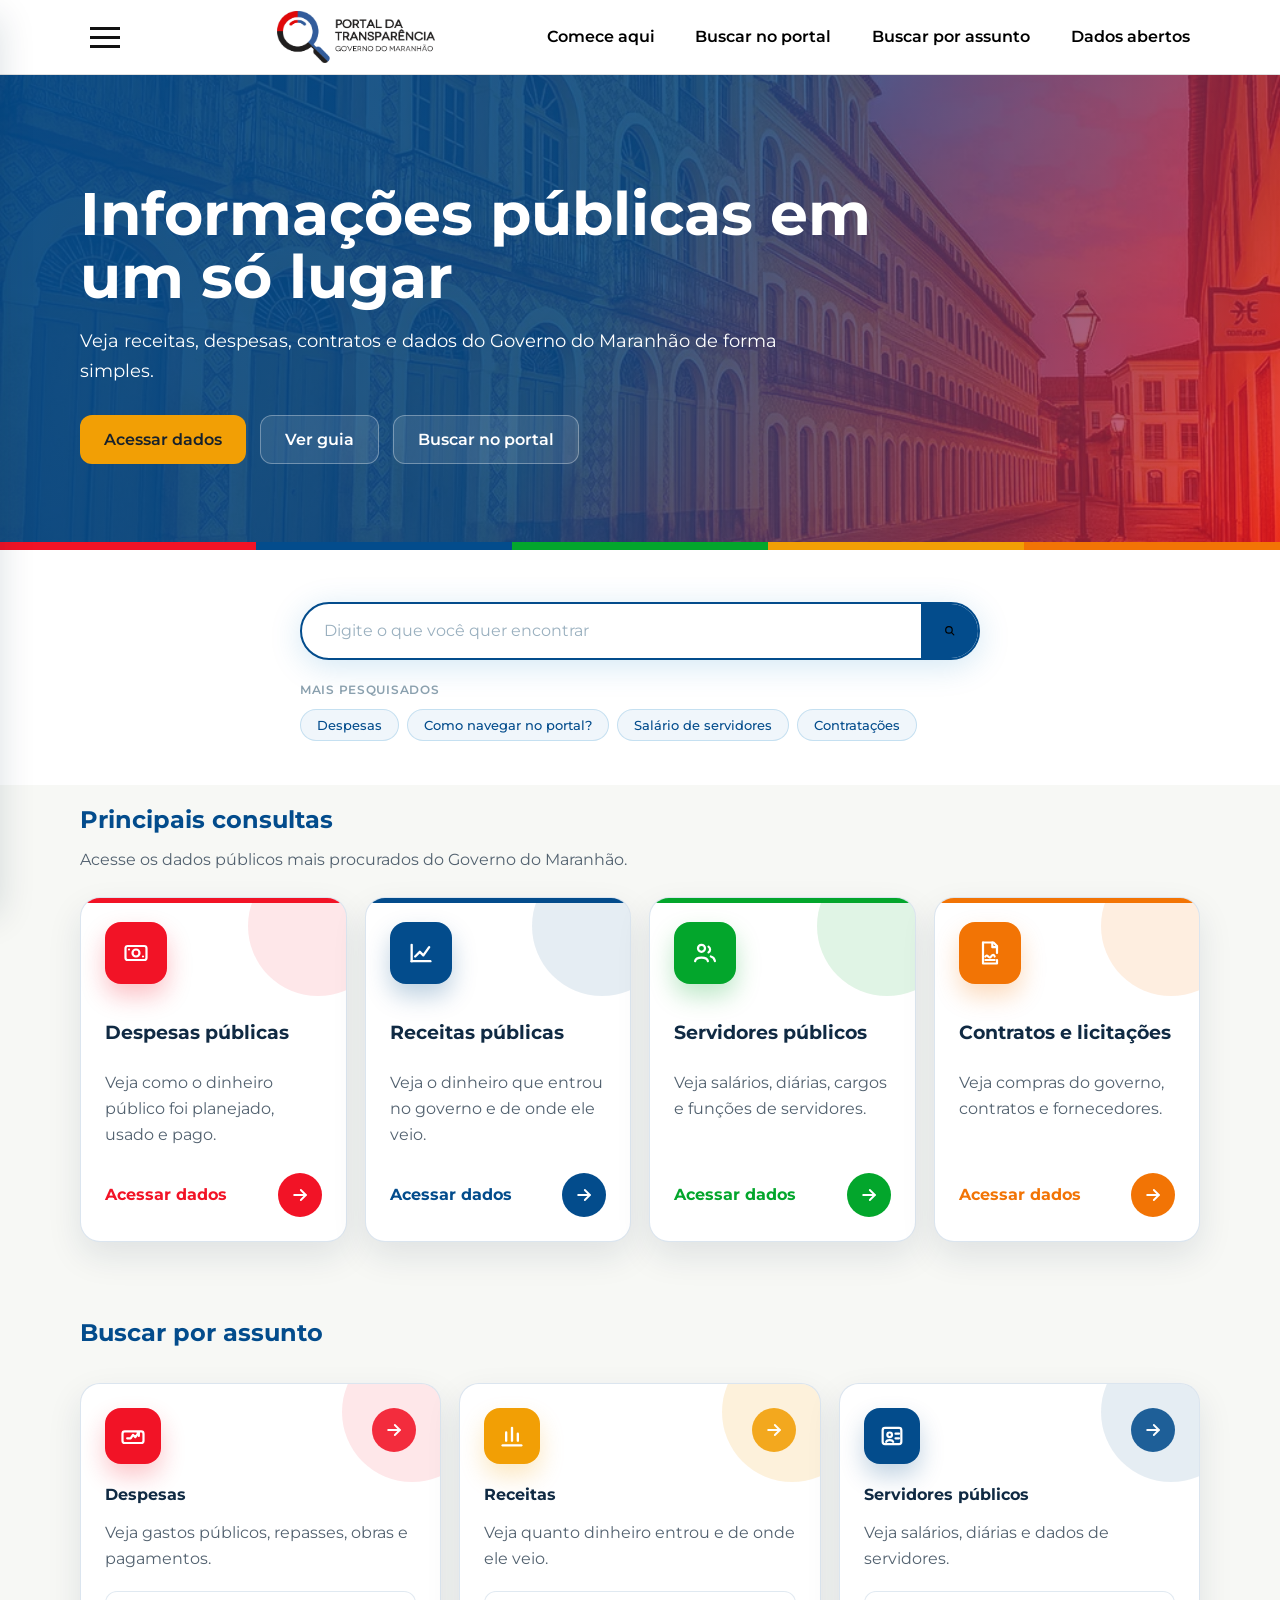
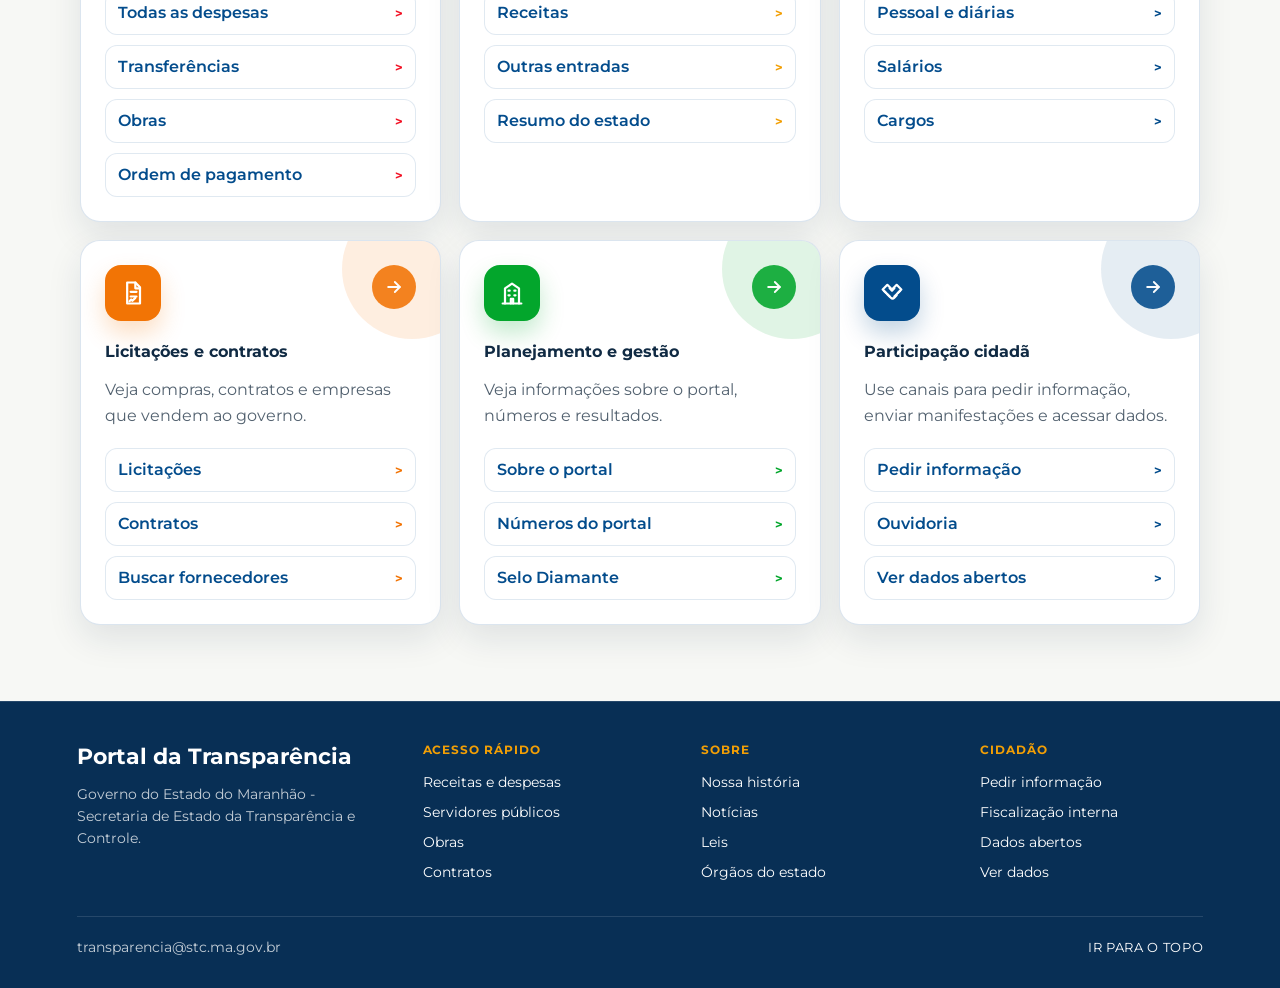
==== commit 6415cfb1: "correções finais" ====
--- a/index.html
+++ b/index.html
@@ -108,12 +108,182 @@
         text-decoration: none;
         font-size: 16px;
         line-height: 1;
-        font-weight: 700;
+        font-weight: 600;
         transition: color 0.18s ease;
     }
 
     .cabecalhoNavegacao a:hover {
         color: var(--ma-azul);
+    }
+
+    .menuLateralOverlay {
+        position: fixed;
+        inset: 0;
+        z-index: 1300;
+        background: rgba(16, 42, 67, 0.28);
+        opacity: 0;
+        pointer-events: none;
+        transition: opacity 0.24s ease;
+    }
+
+    .menuLateral {
+        position: fixed;
+        top: 0;
+        left: 0;
+        z-index: 1400;
+        width: min(320px, 86vw);
+        height: 100vh;
+        background:
+            linear-gradient(180deg, rgba(3, 76, 140, 0.08) 0%, rgba(3, 76, 140, 0.02) 26%, rgba(247, 248, 245, 0.96) 100%),
+            #ffffff;
+        border-right: 1px solid var(--ma-borda);
+        box-shadow: 0 16px 34px rgba(16, 42, 67, 0.14);
+        transform: translateX(-100%);
+        transition: transform 0.24s ease;
+        overflow-y: auto;
+    }
+
+    .menuLateral::before {
+        content: "";
+        position: sticky;
+        top: 0;
+        display: block;
+        width: 100%;
+        height: 5px;
+        background: linear-gradient(90deg, var(--ma-vermelho) 0 25%, var(--ma-azul) 25% 50%, var(--ma-verde) 50% 75%, var(--ma-amarelo) 75% 100%);
+    }
+
+    .menuLateralFechar {
+        position: absolute;
+        top: 12px;
+        right: 12px;
+        width: 34px;
+        height: 34px;
+        border: 0;
+        border-radius: 8px;
+        background: rgba(16, 42, 67, 0.08);
+        color: var(--ma-texto);
+        font-size: 24px;
+        line-height: 1;
+        display: inline-flex;
+        align-items: center;
+        justify-content: center;
+        cursor: pointer;
+        transition: background-color 0.18s ease, color 0.18s ease;
+    }
+
+    .menuLateralFechar:hover,
+    .menuLateralFechar:focus-visible {
+        background: rgba(3, 76, 140, 0.14);
+        color: var(--ma-azul);
+        outline: none;
+    }
+
+    .menuLateralLista {
+        list-style: none;
+        margin: 0;
+        padding: 52px 12px 20px;
+        display: grid;
+        gap: 2px;
+    }
+
+    .menuLateralItem a,
+    .menuLateralToggle {
+        display: flex;
+        align-items: center;
+        gap: 14px;
+        min-height: 44px;
+        border-radius: 12px;
+        padding: 10px 12px;
+        color: var(--ma-texto);
+        text-decoration: none;
+        font-size: 17px;
+        font-weight: 600;
+        line-height: 1.2;
+        border: 1px solid transparent;
+        transition: background-color 0.18s ease, color 0.18s ease, transform 0.18s ease, border-color 0.18s ease, box-shadow 0.18s ease;
+    }
+
+    .menuLateralToggle {
+        width: 100%;
+        font-family: inherit;
+        text-align: left;
+        cursor: pointer;
+        background: transparent;
+    }
+
+    .menuLateralSeta {
+        margin-left: auto;
+        width: 10px;
+        height: 10px;
+        border-right: 2px solid currentColor;
+        border-bottom: 2px solid currentColor;
+        transform: rotate(45deg);
+        transition: transform 0.2s ease;
+    }
+
+    .menuLateralAgrupador.is-open .menuLateralSeta {
+        transform: rotate(225deg);
+    }
+
+    .menuLateralSublista {
+        list-style: none;
+        margin: 0;
+        padding: 0 0 0 16px;
+        max-height: 0;
+        opacity: 0;
+        overflow: hidden;
+        transition: max-height 0.26s ease, opacity 0.18s ease;
+    }
+
+    .menuLateralAgrupador.is-open .menuLateralSublista {
+        max-height: 520px;
+        opacity: 1;
+    }
+
+    .menuLateralItem a:hover,
+    .menuLateralItem a:focus-visible,
+    .menuLateralToggle:hover,
+    .menuLateralToggle:focus-visible {
+        background: rgba(3, 76, 140, 0.08);
+        color: var(--ma-azul);
+        transform: translateX(2px);
+        border-color: rgba(3, 76, 140, 0.18);
+        box-shadow: 0 8px 20px rgba(16, 42, 67, 0.08);
+    }
+
+    .menuLateralItem .iconeLocal {
+        color: color-mix(in srgb, var(--ma-azul) 65%, #7a8792);
+        font-size: 20px;
+    }
+
+    .menuLateralItem:nth-child(4n+1) .iconeLocal {
+        color: var(--ma-vermelho);
+    }
+
+    .menuLateralItem:nth-child(4n+2) .iconeLocal {
+        color: var(--ma-azul);
+    }
+
+    .menuLateralItem:nth-child(4n+3) .iconeLocal {
+        color: var(--ma-verde);
+    }
+
+    .menuLateralItem:nth-child(4n) .iconeLocal {
+        color: var(--ma-amarelo);
+    }
+
+    body.menuLateralAberto .menuLateralOverlay {
+        opacity: 1;
+        pointer-events: auto;
+    }
+
+    body.menuLateralAberto .menuLateral {
+        transform: translateX(0);
+    }
+
+    body.menuLateralAberto {
+        overflow: hidden;
     }
 
     .rodapeCompacto {
@@ -208,9 +378,10 @@
         width: 1em;
         height: 1em;
         display: inline-block;
-        background: currentColor;
-        -webkit-mask: var(--icon) center / contain no-repeat;
-        mask: var(--icon) center / contain no-repeat;
+        background-image: var(--icon);
+        background-position: center;
+        background-repeat: no-repeat;
+        background-size: contain;
         flex: 0 0 auto;
     }
 
@@ -443,6 +614,7 @@
     .iconeDestaquePortal .iconeLocal,
     .iconeTemaPortal .iconeLocal {
         font-size: 28px;
+        filter: brightness(0) invert(1);
     }
 
     .cardDestaquePortal h3,
@@ -580,6 +752,7 @@
     .setaCardPortal .iconeLocal,
     .setaTemaPortal .iconeLocal {
         font-size: 20px;
+        filter: brightness(0) invert(1);
     }
 
     .setaTemaPortal:focus-visible,
@@ -744,6 +917,10 @@
         .cabecalhoNavegacao {
             display: none;
         }
+
+        .menuLateralItem a {
+            font-size: clamp(15px, 4vw, 17px);
+        }
     }
 
     @media (min-width: 360px) and (max-width: 639px) {
@@ -843,7 +1020,7 @@
     <div class='pagina'>
         <header class="cabecalhoPortalNovo">
             <div class="cabecalhoPortalNovoConteudo">
-                <button class="cabecalhoMenuBotao" type="button">
+                <button class="cabecalhoMenuBotao" type="button" id="menuLateralBotao" aria-expanded="false" aria-controls="menuLateralPainel" aria-label="Abrir menu">
                     <span></span>
                     <span></span>
                     <span></span>
@@ -859,6 +1036,31 @@
                 </nav>
             </div>
         </header>
+        <div class="menuLateralOverlay" id="menuLateralOverlay"></div>
+        <aside class="menuLateral" id="menuLateralPainel" aria-hidden="true">
+            <button class="menuLateralFechar" type="button" id="menuLateralFechar" aria-label="Fechar menu">&times;</button>
+            <ul class="menuLateralLista">
+                <li class="menuLateralItem"><a href="index.html"><span class="iconeLocal" style="--icon:url('imagens/icones/building.svg');"></span>Início</a></li>
+                <li class="menuLateralItem menuLateralAgrupador">
+                    <button class="menuLateralItem menuLateralToggle" type="button" data-menu-toggle aria-expanded="false">
+                        <span class="iconeLocal" style="--icon:url('imagens/icones/search.svg');"></span>Explore
+                        <span class="menuLateralSeta" aria-hidden="true"></span>
+                    </button>
+                    <ul class="menuLateralSublista">
+                        <li class="menuLateralItem"><a href="despesas.html"><span class="iconeLocal" style="--icon:url('imagens/icones/money.svg');"></span>Despesas públicas</a></li>
+                        <li class="menuLateralItem"><a href="receitas.html"><span class="iconeLocal" style="--icon:url('imagens/icones/chart-column.svg');"></span>Receitas públicas</a></li>
+                        <li class="menuLateralItem"><a href="recursos-humanos.html"><span class="iconeLocal" style="--icon:url('imagens/icones/users.svg');"></span>Servidores públicos</a></li>
+                        <li class="menuLateralItem"><a href="contratos-licitacoes.html"><span class="iconeLocal" style="--icon:url('imagens/icones/contract.svg');"></span>Contratos e licitações</a></li>
+                        <li class="menuLateralItem"><a href="404.html"><span class="iconeLocal" style="--icon:url('imagens/icones/chart-line.svg');"></span>Fique por dentro</a></li>
+                        <li class="menuLateralItem"><a href="404.html"><span class="iconeLocal" style="--icon:url('imagens/icones/signature.svg');"></span>Informações gerais</a></li>
+                        <li class="menuLateralItem"><a href="404.html"><span class="iconeLocal" style="--icon:url('imagens/icones/chart-column.svg');"></span>Dados abertos</a></li>
+                    </ul>
+                </li>
+                <li class="menuLateralItem"><a href="404.html"><span class="iconeLocal" style="--icon:url('imagens/icones/handshake.svg');"></span>Feedbacks</a></li>
+                <li class="menuLateralItem"><a href="404.html"><span class="iconeLocal" style="--icon:url('imagens/icones/id-card.svg');"></span>E-Sic</a></li>
+                <li class="menuLateralItem"><a href="404.html"><span class="iconeLocal" style="--icon:url('imagens/icones/users.svg');"></span>E-Ouv</a></li>
+            </ul>
+        </aside>
 
 <main style="overflow: hidden;">
     <section class="heroPortal" id="jornadas">
@@ -1227,6 +1429,61 @@
 </div>
 </div>
 <script>
+    (function() {
+        const menuBotao = document.getElementById('menuLateralBotao');
+        const menuPainel = document.getElementById('menuLateralPainel');
+        const menuOverlay = document.getElementById('menuLateralOverlay');
+        const menuFechar = document.getElementById('menuLateralFechar');
+
+        if (!menuBotao || !menuPainel || !menuOverlay) {
+            return;
+        }
+
+        function alternarMenu(aberto) {
+            document.body.classList.toggle('menuLateralAberto', aberto);
+            menuBotao.setAttribute('aria-expanded', aberto ? 'true' : 'false');
+            menuPainel.setAttribute('aria-hidden', aberto ? 'false' : 'true');
+        }
+
+        menuBotao.addEventListener('click', function() {
+            const aberto = menuBotao.getAttribute('aria-expanded') === 'true';
+            alternarMenu(!aberto);
+        });
+
+        menuOverlay.addEventListener('click', function() {
+            alternarMenu(false);
+        });
+
+        if (menuFechar) {
+            menuFechar.addEventListener('click', function() {
+                alternarMenu(false);
+            });
+        }
+
+        menuPainel.querySelectorAll('[data-menu-toggle]').forEach(function(botaoToggle) {
+            botaoToggle.addEventListener('click', function() {
+                var grupo = botaoToggle.closest('.menuLateralAgrupador');
+                var aberto = botaoToggle.getAttribute('aria-expanded') === 'true';
+                botaoToggle.setAttribute('aria-expanded', aberto ? 'false' : 'true');
+                if (grupo) {
+                    grupo.classList.toggle('is-open', !aberto);
+                }
+            });
+        });
+
+        menuPainel.querySelectorAll('a').forEach(function(link) {
+            link.addEventListener('click', function() {
+                alternarMenu(false);
+            });
+        });
+
+        document.addEventListener('keydown', function(event) {
+            if (event.key === 'Escape') {
+                alternarMenu(false);
+            }
+        });
+    })();
+
     function to_position(selector) {
         const target = document.querySelector(selector);
         if (target) {
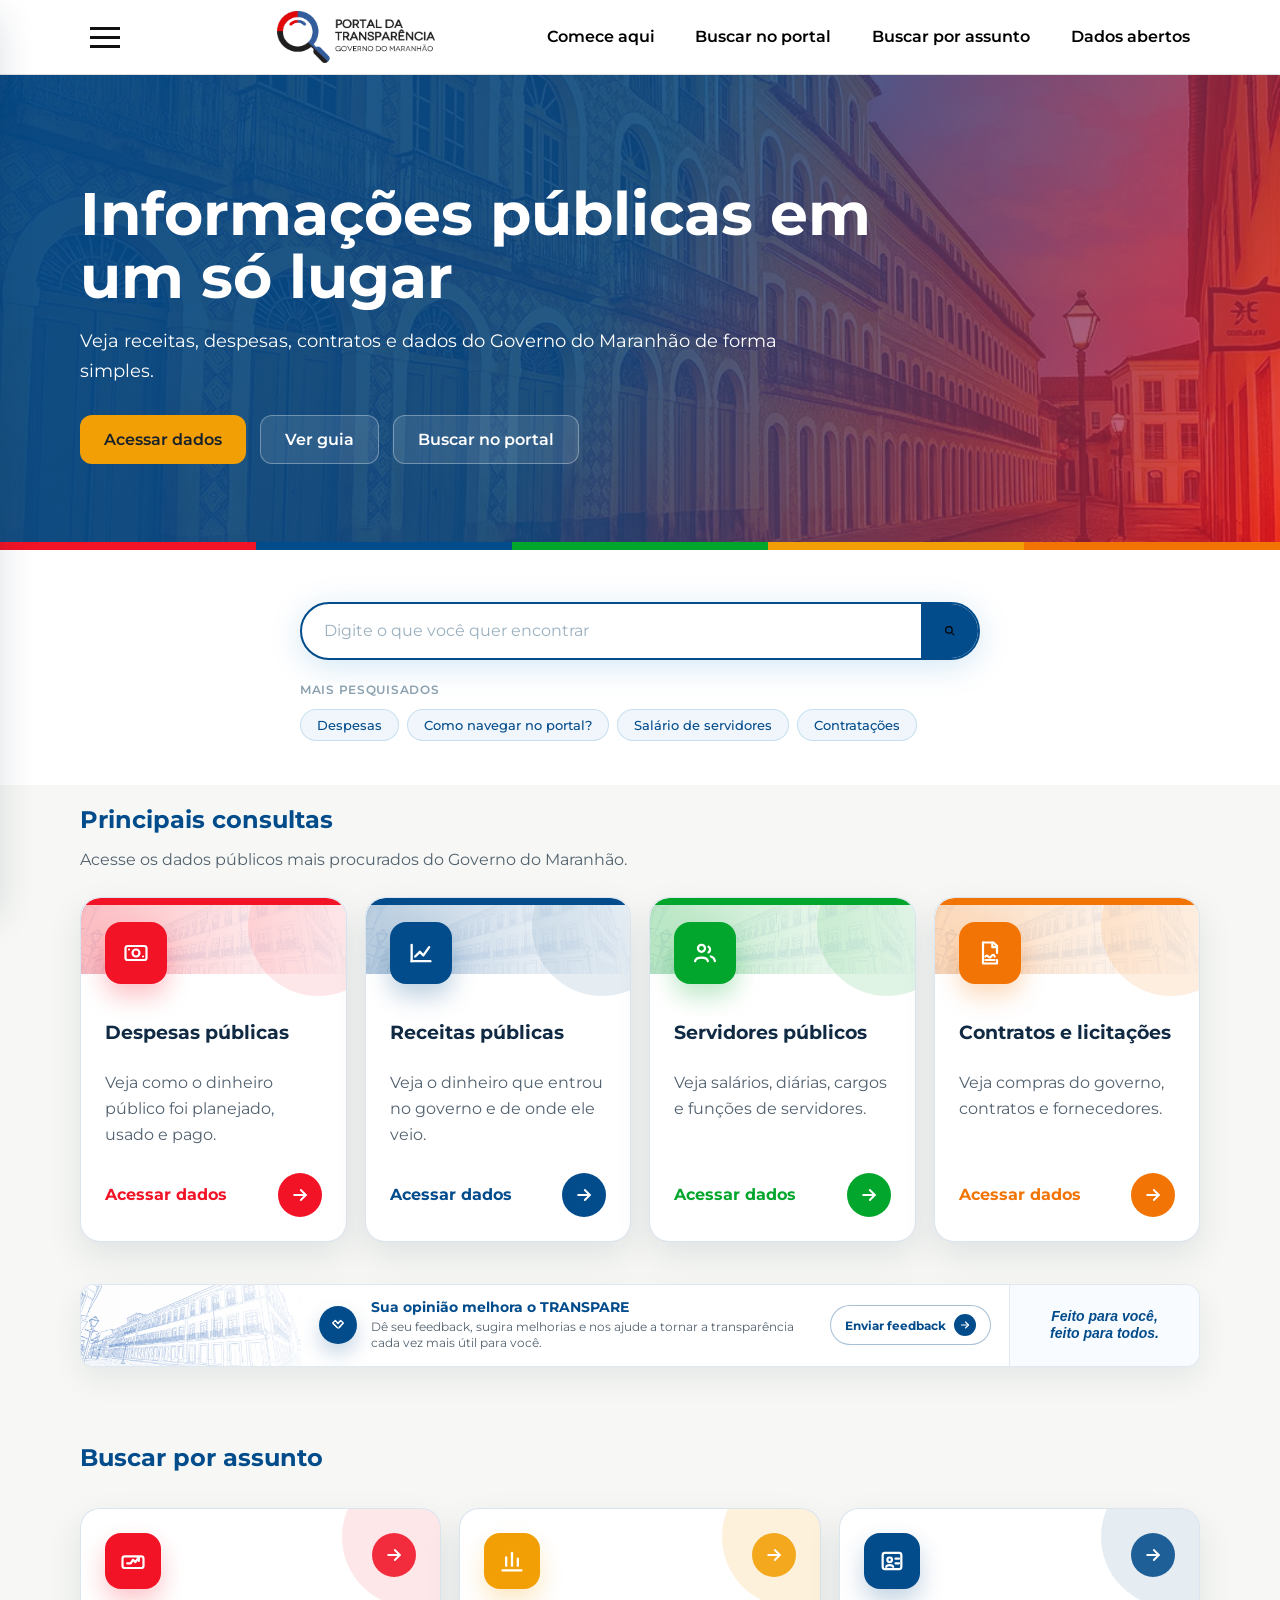
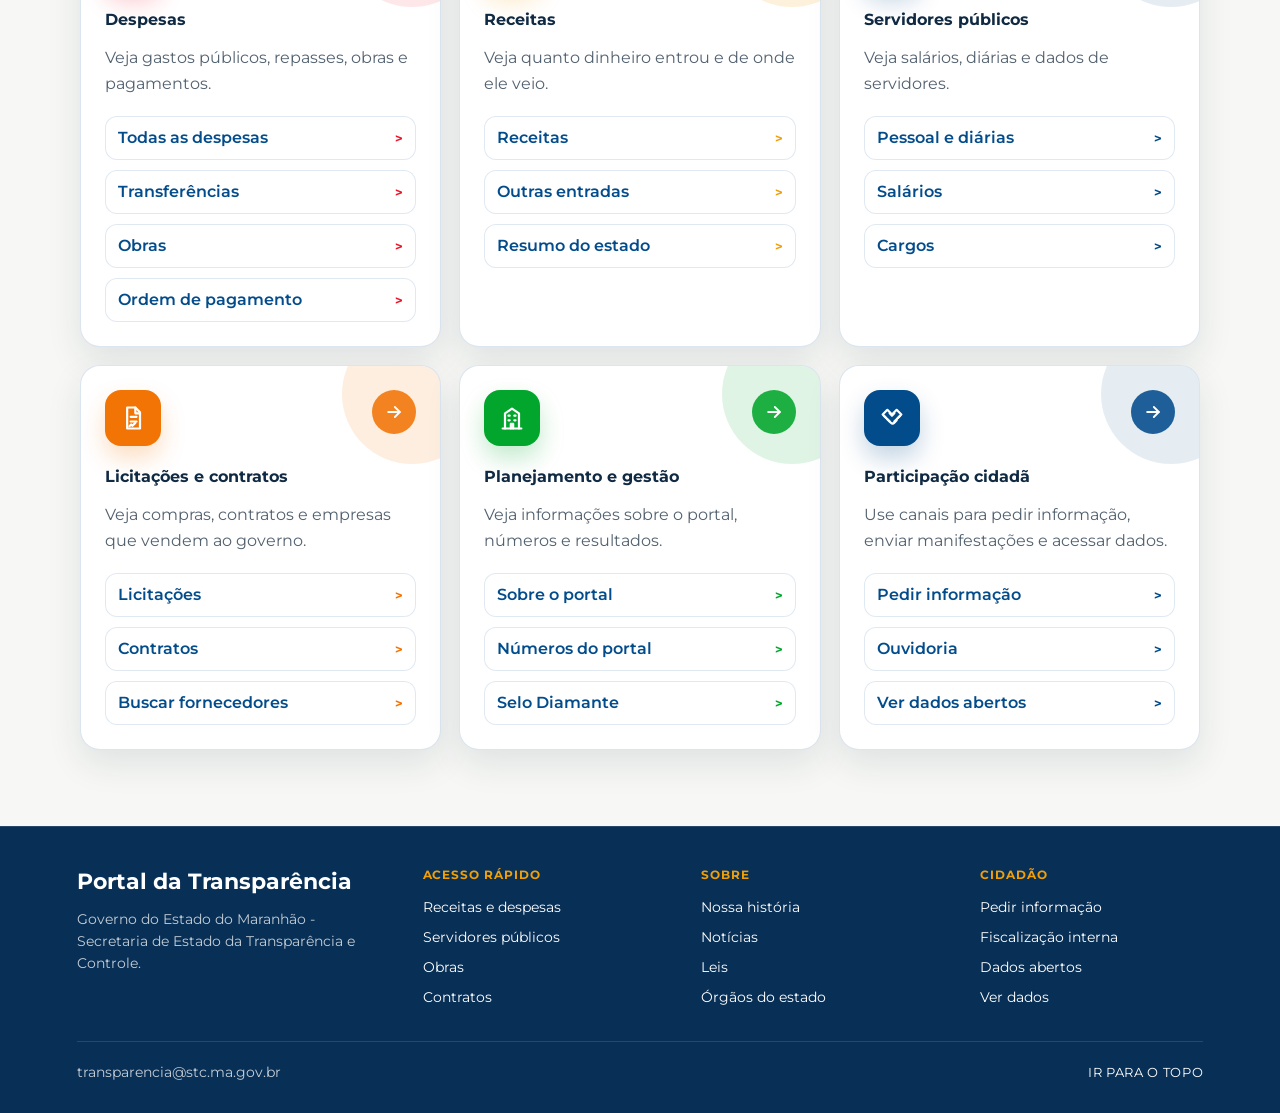
==== commit 8c52aa14: "adiciona banners nos cards e feedback" ====
--- a/index.html
+++ b/index.html
@@ -391,6 +391,10 @@
         margin: 0 auto 76px;
     }
 
+    .secaoPortalEstrutura {
+        margin-bottom: 42px;
+    }
+
     .heroPortal {
         position: relative;
         min-height: 500px;
@@ -506,6 +510,122 @@
         display: grid;
         grid-template-columns: 1fr;
         gap: 18px;
+    }
+
+    .feedbackPortal {
+        width: min(1120px, 90%);
+        min-height: 78px;
+        margin: 0 auto 76px;
+        display: grid;
+        grid-template-columns: minmax(150px, 220px) 1fr minmax(150px, 190px);
+        align-items: stretch;
+        overflow: hidden;
+        border: 1px solid rgba(3, 76, 140, 0.12);
+        border-radius: 14px;
+        background: #ffffff;
+        box-shadow: 0 12px 30px rgba(16, 42, 67, 0.08);
+    }
+
+    .feedbackPortalPaisagem {
+        background:
+            linear-gradient(90deg, rgba(255, 255, 255, 0.12), rgba(255, 255, 255, 0.86)),
+            url("images/bannercentro.png") center 45% / cover no-repeat;
+    }
+
+    .feedbackPortalConteudo {
+        display: flex;
+        align-items: center;
+        gap: 14px;
+        padding: 14px 18px;
+        min-width: 0;
+    }
+
+    .feedbackPortalIcone {
+        width: 38px;
+        height: 38px;
+        border-radius: 50%;
+        display: inline-flex;
+        align-items: center;
+        justify-content: center;
+        flex: 0 0 auto;
+        background: var(--ma-azul);
+        color: #fff;
+        box-shadow: 0 10px 20px rgba(3, 76, 140, 0.22);
+    }
+
+    .feedbackPortalIcone .iconeLocal,
+    .feedbackPortalBotao .iconeLocal {
+        filter: brightness(0) invert(1);
+    }
+
+    .feedbackPortalTexto {
+        min-width: 0;
+    }
+
+    .feedbackPortalTexto strong {
+        display: block;
+        color: var(--ma-azul);
+        font-size: 14px;
+        line-height: 1.25;
+    }
+
+    .feedbackPortalTexto p {
+        margin: 3px 0 0;
+        color: var(--ma-texto-suave);
+        font-size: 12px;
+        line-height: 1.35;
+    }
+
+    .feedbackPortalBotao {
+        min-height: 34px;
+        margin-left: auto;
+        padding: 8px 14px;
+        border: 1px solid rgba(3, 76, 140, 0.35);
+        border-radius: 999px;
+        display: inline-flex;
+        align-items: center;
+        justify-content: center;
+        gap: 8px;
+        flex: 0 0 auto;
+        color: var(--ma-azul);
+        background: #fff;
+        font-size: 12px;
+        font-weight: 700;
+        text-decoration: none;
+        transition: transform 0.2s ease, box-shadow 0.2s ease, background 0.2s ease;
+    }
+
+    .feedbackPortalBotao:hover,
+    .feedbackPortalBotao:focus-visible {
+        transform: translateY(-2px);
+        background: #f8fbff;
+        box-shadow: 0 10px 22px rgba(3, 76, 140, 0.16);
+    }
+
+    .feedbackPortalBotaoIcone {
+        width: 22px;
+        height: 22px;
+        border-radius: 50%;
+        display: inline-flex;
+        align-items: center;
+        justify-content: center;
+        background: var(--ma-azul);
+        color: #fff;
+    }
+
+    .feedbackPortalSelo {
+        display: flex;
+        align-items: center;
+        justify-content: center;
+        padding: 10px 14px;
+        color: var(--ma-azul);
+        font-size: 14px;
+        font-weight: 800;
+        font-style: italic;
+        line-height: 1.2;
+        text-align: center;
+        border-left: 1px solid rgba(3, 76, 140, 0.1);
+        background: #f8fbff;
     }
 
     .cardDestaquePortal,
@@ -554,8 +674,13 @@
         content: "";
         position: absolute;
         inset: 0 0 auto;
-        height: 5px;
-        background: var(--card-color);
+        height: 76px;
+        border-radius: 20px 20px 0 0;
+        background:
+            linear-gradient(var(--card-color) 0 7px, transparent 7px),
+            linear-gradient(90deg, color-mix(in srgb, var(--card-color) 28%, rgba(255, 255, 255, 0.78)) 0%, rgba(255, 255, 255, 0.9) 100%),
+            url("images/bannercentro.png") center 42% / cover no-repeat;
+        pointer-events: none;
     }
 
     .cardDestaquePortal::after,
@@ -568,7 +693,13 @@
         right: -42px;
         border-radius: 50%;
         background: var(--card-soft);
+        pointer-events: none;
         transition: transform 0.22s ease, opacity 0.22s ease;
+    }
+
+    .cardDestaquePortal > * {
+        position: relative;
+        z-index: 1;
     }
 
     .cardDestaquePortal:focus-visible,
@@ -872,6 +1003,38 @@
             margin-bottom: 64px;
         }
 
+        .secaoPortalEstrutura {
+            margin-bottom: 34px;
+        }
+
+        .feedbackPortal {
+            width: 90%;
+            grid-template-columns: 1fr;
+            margin-bottom: 64px;
+            border-radius: 16px;
+        }
+
+        .feedbackPortalPaisagem {
+            min-height: 54px;
+        }
+
+        .feedbackPortalConteudo {
+            align-items: flex-start;
+            flex-wrap: wrap;
+            padding: 14px;
+        }
+
+        .feedbackPortalBotao {
+            width: 100%;
+            margin-left: 52px;
+        }
+
+        .feedbackPortalSelo {
+            min-height: 52px;
+            border-top: 1px solid rgba(3, 76, 140, 0.1);
+            border-left: 0;
+        }
+
         .heroPortalAcoes {
             flex-direction: column;
         }
@@ -939,6 +1102,23 @@
 
         .cardDestaquePortal {
             min-height: 238px;
+        }
+
+        .feedbackPortalConteudo {
+            gap: 10px;
+            padding: 14px 12px;
+        }
+
+        .feedbackPortalTexto strong {
+            font-size: 13px;
+        }
+
+        .feedbackPortalTexto p {
+            font-size: 11px;
+        }
+
+        .feedbackPortalBotao {
+            margin-left: 0;
         }
 
         .cardDestaquePortal::after,
@@ -1285,6 +1465,22 @@
                 </span>
             </a>
         </div>
+    </section>
+
+    <section class="feedbackPortal" aria-label="Feedback sobre o portal">
+        <div class="feedbackPortalPaisagem" aria-hidden="true"></div>
+        <div class="feedbackPortalConteudo">
+            <span class="feedbackPortalIcone" aria-hidden="true"><span class="iconeLocal" style="--icon: url('imagens/icones/handshake.svg');"></span></span>
+            <div class="feedbackPortalTexto">
+                <strong>Sua opinião melhora o TRANSPARE</strong>
+                <p>Dê seu feedback, sugira melhorias e nos ajude a tornar a transparência cada vez mais útil para você.</p>
+            </div>
+            <a class="feedbackPortalBotao" href="404.html">
+                <span>Enviar feedback</span>
+                <span class="feedbackPortalBotaoIcone" aria-hidden="true"><span class="iconeLocal" style="--icon: url('imagens/icones/arrow-right.svg');"></span></span>
+            </a>
+        </div>
+        <div class="feedbackPortalSelo">Feito para você,<br>feito para todos.</div>
     </section>
 
     <div class="secaoConsultasTematicas" id="consultas-tematicas">
@@ -1541,4 +1737,3 @@
 </body>
 
 </html>
-
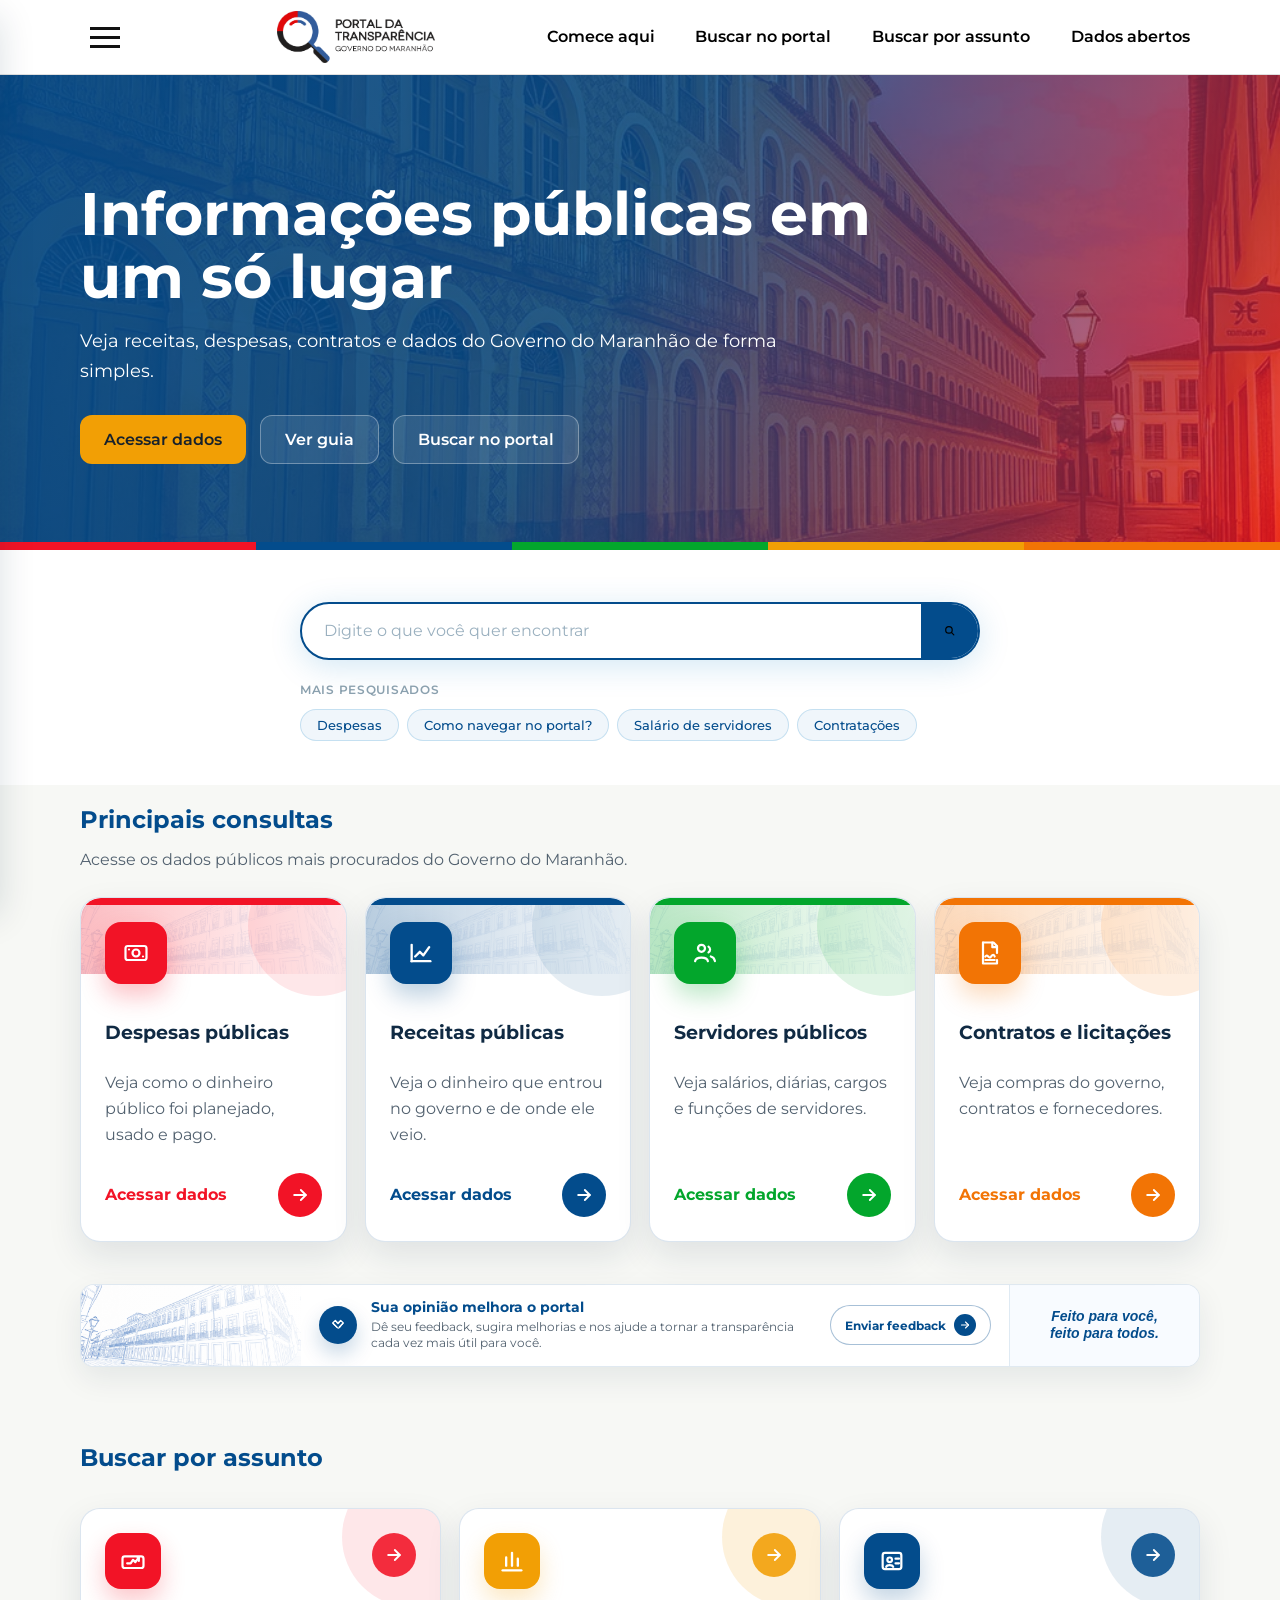
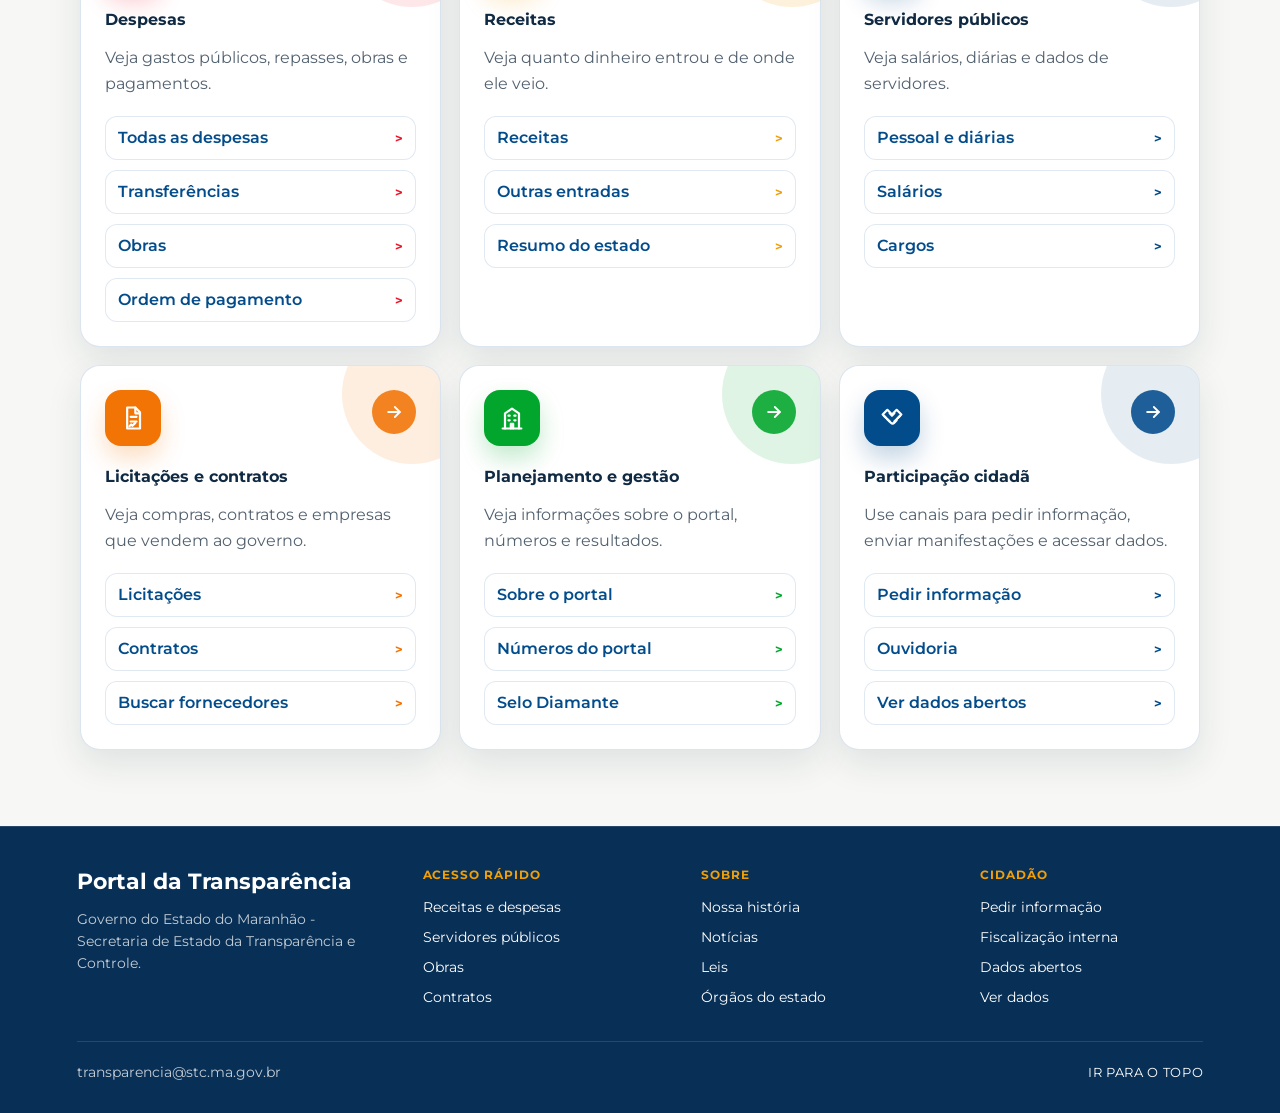
==== commit 0d445803: "adiciona banners nos cards e feedback" ====
--- a/index.html
+++ b/index.html
@@ -1472,7 +1472,7 @@
         <div class="feedbackPortalConteudo">
             <span class="feedbackPortalIcone" aria-hidden="true"><span class="iconeLocal" style="--icon: url('imagens/icones/handshake.svg');"></span></span>
             <div class="feedbackPortalTexto">
-                <strong>Sua opinião melhora o TRANSPARE</strong>
+                <strong>Sua opinião melhora o portal</strong>
                 <p>Dê seu feedback, sugira melhorias e nos ajude a tornar a transparência cada vez mais útil para você.</p>
             </div>
             <a class="feedbackPortalBotao" href="404.html">
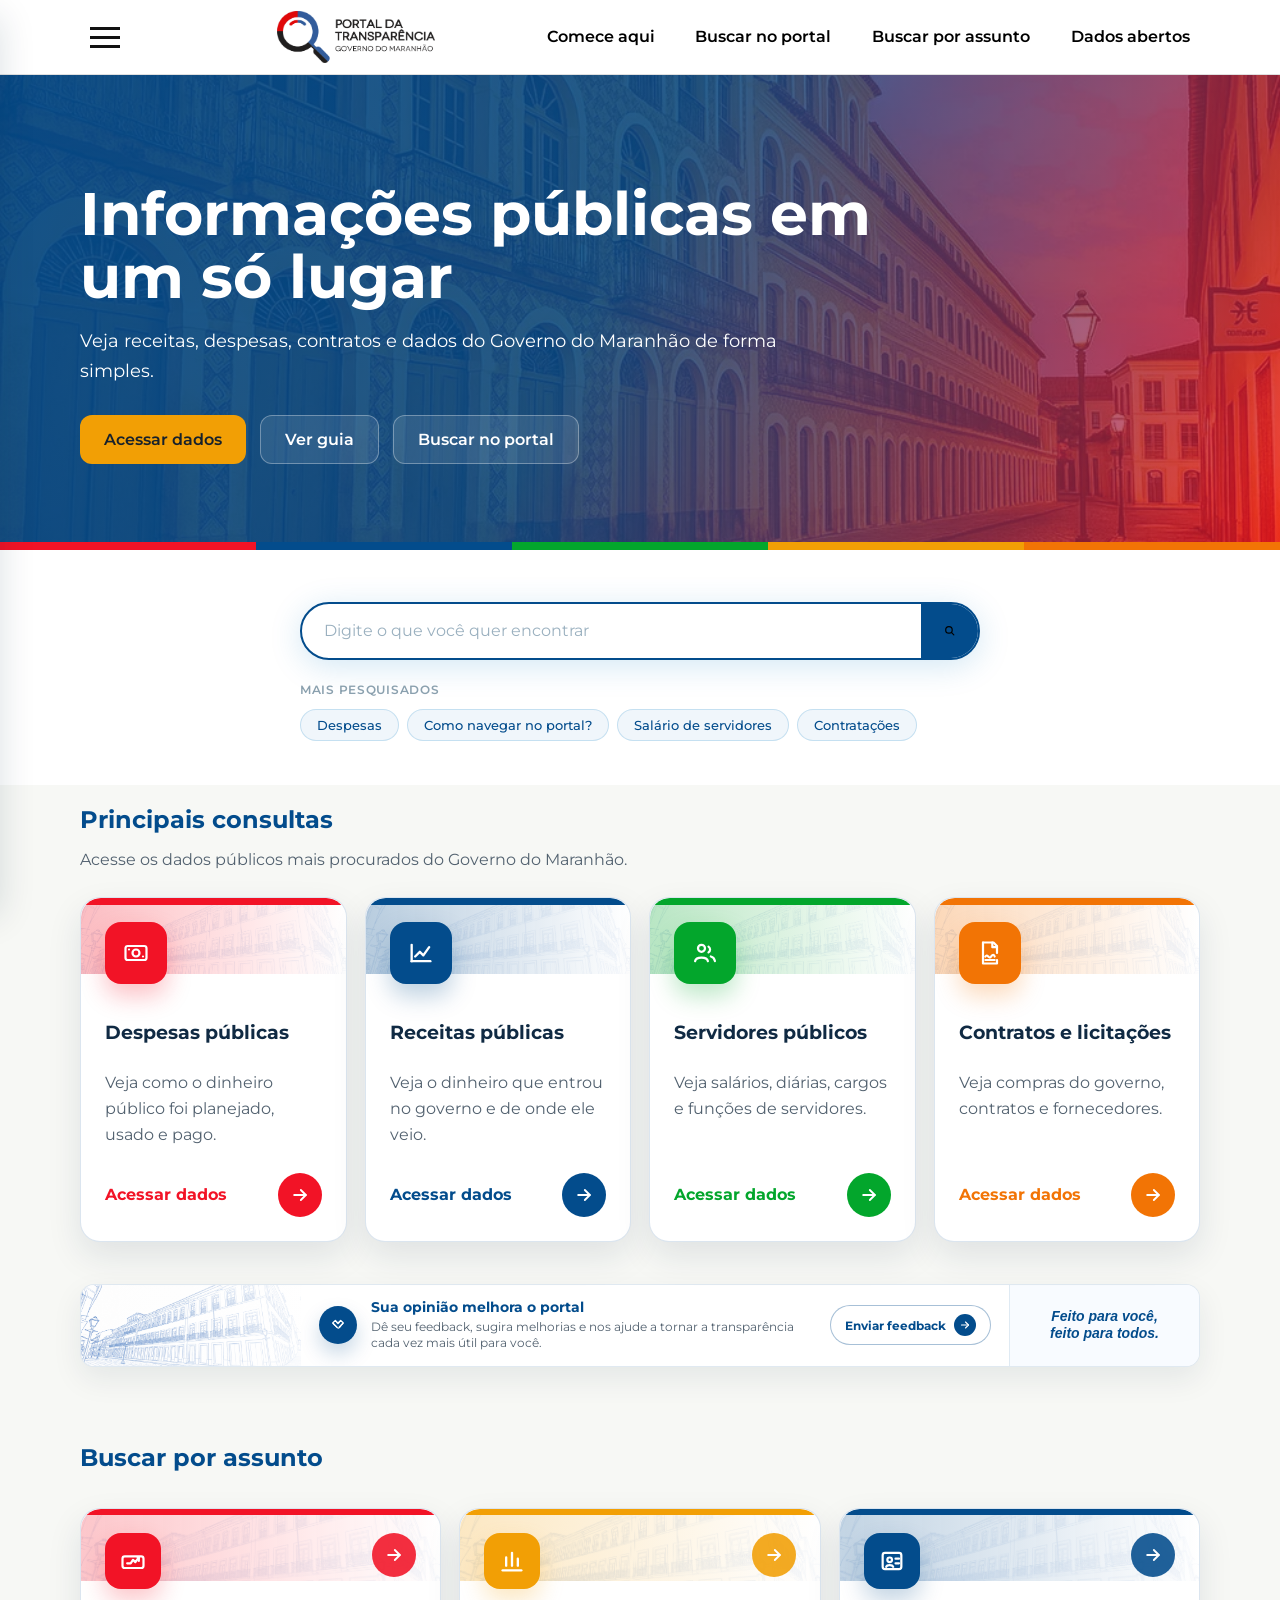
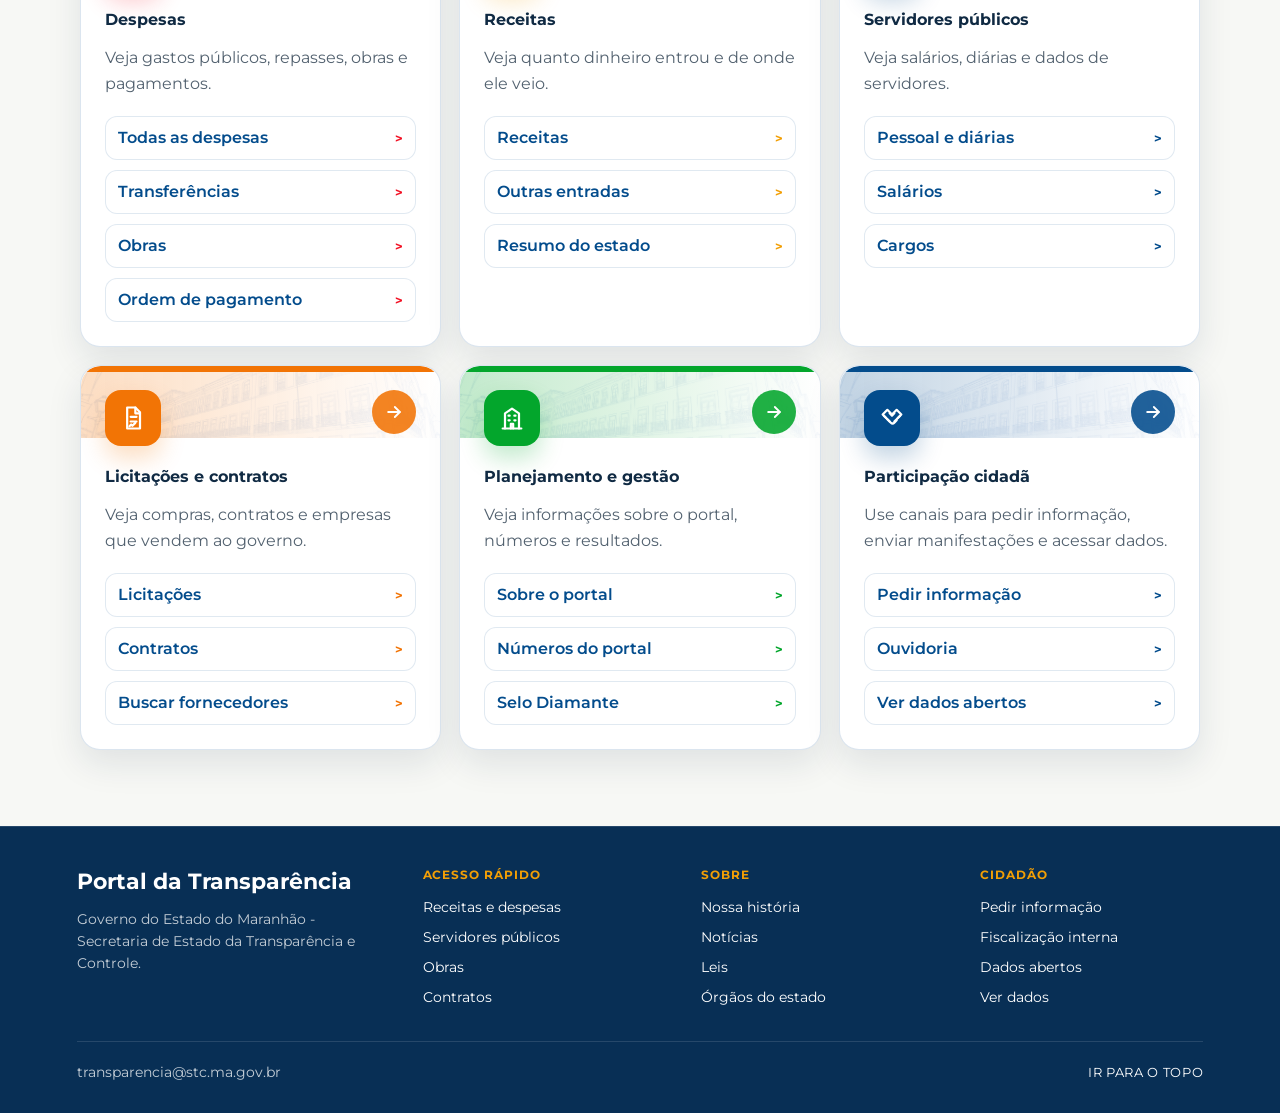
==== commit 48c6c3e2: "corrige bug de cards nao clicaveis" ====
--- a/index.html
+++ b/index.html
@@ -683,26 +683,14 @@
         pointer-events: none;
     }
 
-    .cardDestaquePortal::after,
-    .cardConsultaTematica::after {
-        content: "";
-        position: absolute;
-        width: 140px;
-        height: 140px;
-        top: -42px;
-        right: -42px;
-        border-radius: 50%;
-        background: var(--card-soft);
-        pointer-events: none;
-        transition: transform 0.22s ease, opacity 0.22s ease;
-    }
-
-    .cardDestaquePortal > * {
+    .cardDestaquePortal > *,
+    .cardConsultaTematica > * {
         position: relative;
         z-index: 1;
     }
 
     .cardDestaquePortal:focus-visible,
+    .cardConsultaTematica:focus-visible,
     .cardConsultaTematica:focus-within {
         outline: 3px solid rgba(242, 159, 5, 0.72);
         outline-offset: 4px;
@@ -712,18 +700,12 @@
     .cardDestaquePortal:focus-visible,
     .cardDestaquePortal:active,
     .cardConsultaTematica:hover,
+    .cardConsultaTematica:focus-visible,
     .cardConsultaTematica:focus-within,
     .cardConsultaTematica:active {
         transform: translateY(-4px) scale(1.015);
         box-shadow: var(--ma-sombra-forte);
         border-color: color-mix(in srgb, var(--card-color) 42%, white);
-    }
-
-    .cardDestaquePortal:hover::after,
-    .cardDestaquePortal:focus-visible::after,
-    .cardConsultaTematica:hover::after,
-    .cardConsultaTematica:focus-within::after {
-        transform: scale(1.2);
     }
 
     .iconeDestaquePortal {
@@ -813,7 +795,21 @@
         position: relative;
         overflow: hidden;
         padding: 24px;
+        cursor: pointer;
         transition: transform 0.22s ease, box-shadow 0.22s ease, border-color 0.22s ease, background 0.22s ease;
+    }
+
+    .cardConsultaTematica::before {
+        content: "";
+        position: absolute;
+        inset: 0 0 auto;
+        height: 72px;
+        border-radius: 20px 20px 0 0;
+        background:
+            linear-gradient(var(--card-color) 0 6px, transparent 6px),
+            linear-gradient(90deg, color-mix(in srgb, var(--card-color) 24%, rgba(255, 255, 255, 0.8)) 0%, rgba(255, 255, 255, 0.92) 100%),
+            url("images/bannercentro.png") center 42% / cover no-repeat;
+        pointer-events: none;
     }
 
     .cardConsultaTematica:nth-child(1) {
@@ -847,6 +843,7 @@
     }
 
     .cardConsultaTematica:hover,
+    .cardConsultaTematica:focus-visible,
     .cardConsultaTematica:focus-within,
     .cardConsultaTematica:active {
         background: linear-gradient(145deg, #fff 0%, #fff 46%, var(--card-soft) 100%);
@@ -1119,14 +1116,6 @@
 
         .feedbackPortalBotao {
             margin-left: 0;
-        }
-
-        .cardDestaquePortal::after,
-        .cardConsultaTematica::after {
-            width: 96px;
-            height: 96px;
-            top: -34px;
-            right: -34px;
         }
 
         .iconeDestaquePortal,
@@ -1727,6 +1716,52 @@
             searchInput.value = sanitizeSearchValue(searchInput.value);
         });
     });
+
+    document.querySelectorAll('.cardConsultaTematica').forEach(function(card) {
+        const linkPrincipal = card.querySelector('.setaTemaPortal');
+        const tituloCard = card.querySelector('h4');
+
+        if (!linkPrincipal) {
+            return;
+        }
+
+        card.setAttribute('role', 'link');
+        card.setAttribute('tabindex', '0');
+
+        if (tituloCard && !card.hasAttribute('aria-label')) {
+            card.setAttribute('aria-label', tituloCard.textContent.trim());
+        }
+
+        function abrirLinkPrincipal() {
+            if (linkPrincipal.target === '_blank') {
+                window.open(linkPrincipal.href, '_blank');
+                return;
+            }
+
+            window.location.href = linkPrincipal.href;
+        }
+
+        card.addEventListener('click', function(event) {
+            if (event.target.closest('a')) {
+                return;
+            }
+
+            abrirLinkPrincipal();
+        });
+
+        card.addEventListener('keydown', function(event) {
+            if (event.key !== 'Enter' && event.key !== ' ') {
+                return;
+            }
+
+            if (event.target !== card) {
+                return;
+            }
+
+            event.preventDefault();
+            abrirLinkPrincipal();
+        });
+    });
 </script>
 
 <script>
